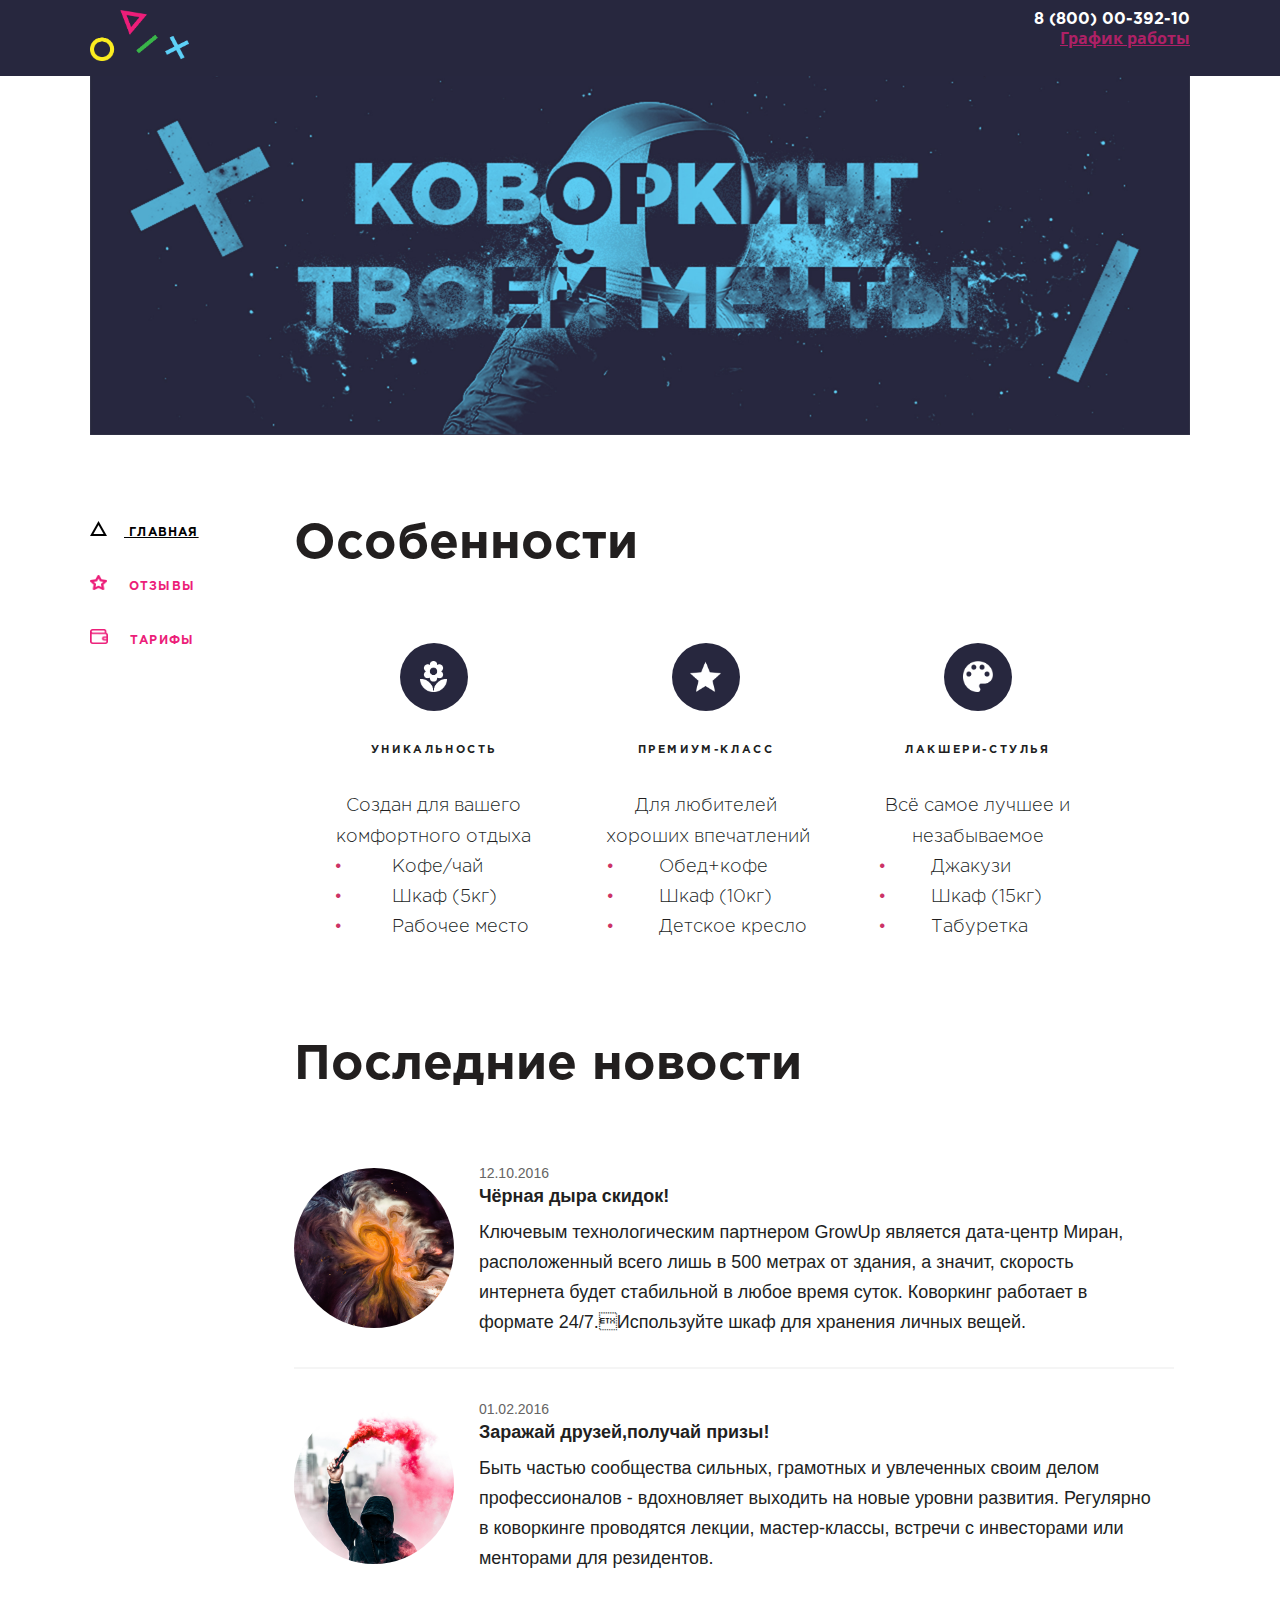
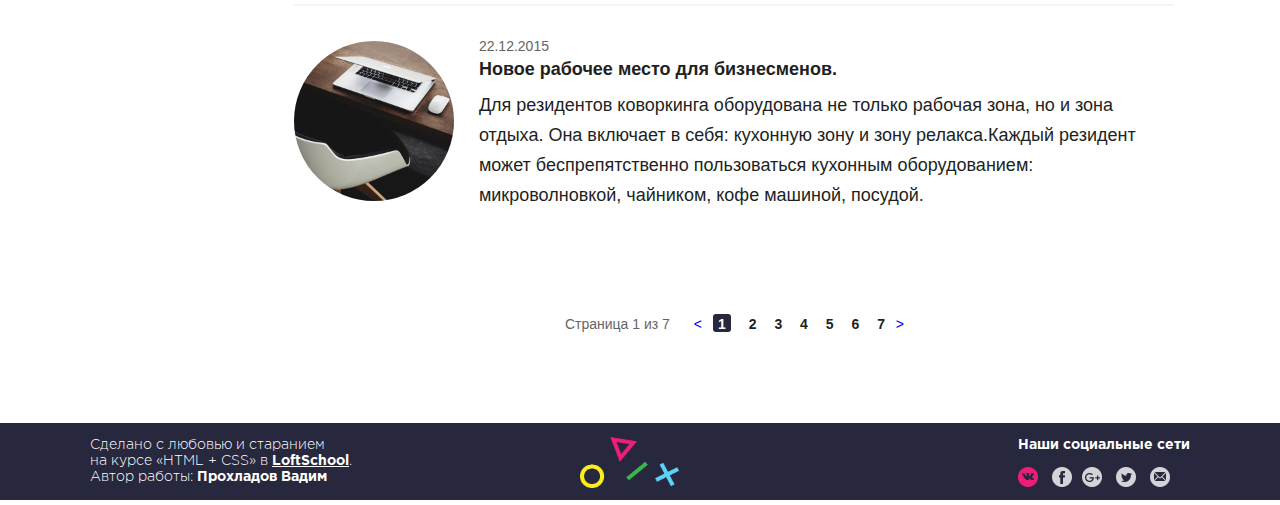
==== index.html @ 0705290a "semifinal" ====
<!DOCTYPE html>
<html lang="en">
<head>
	<meta charset="UTF-8">
	<meta name="viewport" content="width=device-width, initial-scale=1.0">
	<meta http-equiv="X-UA-Compatible" content="ie=edge">
	<title>Document</title>
	<link rel="stylesheet" href="./css/fonts.css">
	<link rel="stylesheet" href="./css/normalize.css">
	<link rel="stylesheet" href="./css/main.css">
</head>
<body>

	<div class="wrapper">

		<!-- ХЭДЕР -->
		<header class="header">
			<div class="container">
				<div class="logo__wrapper">
					<img src="./img/logo.png" alt="коворкинг" class="logo__pic">
				</div>
				<!-- /.logo-wrapper -->
				<div class="contacts__wrapper">
					<a href="tel:+78000039210" class="contacts__phone">8 (800) 00-392-10</a>
					<div class="contacts__schedule">График работы</div>
				</div>
				<!-- /.contacts-wrapper -->
			</div>
		</header>


		<!-- ГЛАВНЫЙ БЛОК -->
		<div class="container">
			<!-- БАННЕР -->
			<div class="banner">
				<img src="./img/banner.jpg" alt="баннер" class="banner__pic">
			</div>


			<div class="maincontent">

				<!-- САЙДБАР -->
				<aside class="maincontent__sidebar">
					<nav class="menu">
						<ul class="menu__list">
							<li class="menu__item">
								<a href="#" class="menu__link menu--active-page">
									<img src="./img/main_icon_hover.png" alt="отзывы" class="menu__icon">
									главная
								</a>
							</li>
							<li class="menu__item">
								<a href="#" class="menu__link">
									<img src="./img/feed_icon.png" alt="отзывы" class="menu__icon">
									отзывы
								</a>
							</li>
							<li class="menu__item">
								<a href="#" class="menu__link">
									<img src="./img/wallet_icon.png" alt="тарифы" class="menu__icon">
									тарифы
								</a>
							</li>
						</ul>
					</nav>
				</aside>


				<!-- БЛОК ОСОБЕННОСТИ -->

				<div class="maincontent__container">
					<div class="feature">
						<div class="feature__title">
							<h1 class="main__title">Особенности</h1>
						</div>
						<!-- /.feature__title -->
						<div class="feature__desc">
							<ul class="feature__desc-elem">
								<li class="feature__desc-item">
									<div class="feature__desc-icon">
										<img src="./img/icon__flower.png" alt="" class="feature__image">
									</div>
									<h4 class="feature__desc-title">уникальность</h4>
									<div class="feature__desc-text">Создан для вашего комфортного отдыха</div>
									<ul class="feature__desc-list">
										<li class="feature__desc-list-item"> <span class="color-dots">&bull;</span> Кофе/чай</li>
										<li class="feature__desc-list-item"> <span class="color-dots">&bull;</span> Шкаф (5кг)</li>
										<li class="feature__desc-list-item"> <span class="color-dots">&bull;</span> Рабочее место</li>
									</ul>
								</li>
								<li class="feature__desc-item">
									<div class="feature__desc-icon">
										<img src="./img/icon__star.png" alt="" class="feature__image">
									</div>
									<h4 class="feature__desc-title">премиум-класс</h4>
									<div class="feature__desc-text">Для любителей хороших&nbspвпечатлений</div>
									<ul class="feature__desc-list">
										<li class="feature__desc-list-item"><span class="color-dots">&bull;</span>Обед+кофе</li>
										<li class="feature__desc-list-item"><span class="color-dots">&bull;</span>Шкаф (10кг)</li>
										<li class="feature__desc-list-item"><span class="color-dots">&bull;</span>Детское&nbspкресло</li>
									</ul>
								</li>
								<li class="feature__desc-item">
									<div class="feature__desc-icon">
										<img src="./img/icon__palette.png" alt="" class="feature__image">
									</div>
									<h4 class="feature__desc-title">лакшери-стулья</h4>
									<div class="feature__desc-text">Всё самое лучшее и незабываемое</div>
									<ul class="feature__desc-list">
										<li class="feature__desc-list-item"><span class="color-dots">&bull;</span>Джакузи</li>
										<li class="feature__desc-list-item"><span class="color-dots">&bull;</span>Шкаф (15кг)</li>
										<li class="feature__desc-list-item"><span class="color-dots">&bull;</span>Табуретка</li>
									</ul>
								</li>
							</ul>
						</div>
						<!-- /.feature__desc -->
					</div>
					<!-- /.feature -->
					
					<!-- БЛОК НОВОСТИ -->
					<div class="content">
						<h1 class="main__title">Последние новости</h1>
						<div class="content__elem">
							<ul class="content__item">
								<li class="content__component content--border">
									<div class="content__image">
										<img src="./img/content1.png" alt="лого новости" class="content__image-elem">
									</div>
									<div class="content__desc">
										<div class="content__date">12.10.2016</div>
										<h2 class="content__desc-title">Чёрная дыра скидок!</h2>
										<p class="content__text">Ключевым технологическим партнером GrowUp является дата-центр Миран, расположенный всего лишь в 500 метрах от здания, а значит, скорость интернета будет стабильной в любое время суток. Коворкинг работает в формате 24/7.Используйте шкаф для хранения личных вещей.</p>
									</div>
								</li>
								<li class="content__component  content--border">
									<div class="content__image">
										<img src="./img/content2.jpg" alt="лого новости" class="content__image-elem">
									</div>
									<div class="content__desc">
										<div class="content__date">01.02.2016</div>
										<h2 class="content__desc-title">Заражай друзей,получай призы!</h2>
										<p class="content__text">Быть частью сообщества сильных, грамотных и увлеченных своим делом профессионалов - вдохновляет выходить на новые уровни развития. Регулярно в коворкинге проводятся лекции, мастер-классы, встречи с инвесторами или менторами для резидентов.</p>
									</div>
								</li>
								<li class="content__component">
									<div class="content__image">
										<img src="./img/content3.jpg" alt="лого новости" class="content__image-elem">
									</div>
									<div class="content__desc">
										<div class="content__date">22.12.2015</div>
										<h2 class="content__desc-title">Новое рабочее место для бизнесменов.</h2>
										<p class="content__text">Для резидентов коворкинга оборудована не только рабочая зона, но и зона отдыха. Она включает в себя: кухонную зону и зону релакса.Каждый резидент может беспрепятственно пользоваться кухонным оборудованием: микроволновкой, чайником, кофе машиной, посудой.</p>
									</div>
								</li>			
							</ul>
						</div>
					</div>
					<!-- /.news -->
					
					<!-- ПАГИНАЦИЯ -->
					<div class="content__pagination">
						<div class="content__pagination-elem">
							<div class="content__pagination-display">Страница 1 из 7</div>
							<a href="#" class="content__pagination-prev-next"> < </a> 
							<ul class="content__pagination-pages">
								<li class="content__pagination-item  pagination--active-bgc">
									<a href="#" class="content__pagination-link pagination--active-c">1</a>
								</li>
								<li class="content__pagination-item">
									<a href="#" class="content__pagination-link">2</a>
								</li>
								<li class="content__pagination-item">
									<a href="#" class="content__pagination-link">3</a>
								</li>
								<li class="content__pagination-item">
									<a href="#" class="content__pagination-link">4</a>
								</li>
								<li class="content__pagination-item">
									<a href="#" class="content__pagination-link">5</a>
								</li>
								<li class="content__pagination-item">
									<a href="#" class="content__pagination-link">6</a>
								</li>
								<li class="content__pagination-item">
									<a href="#" class="content__pagination-link">7</a>
								</li>
							</ul>
							<a href="#" class="content__pagination-prev-next"> > </a>
						</div>
					</div>
					<!-- /.content__pagination -->
					
				</div>
				<!-- /.cotainer -->
			</div>
			<!-- /.maincontent --></div>

			<!-- ФУТЕР -->
			<footer class="footer">
				<div class="container">
					<div class="footer__text">
						Сделано с любовью и старанием <br> на курсе «HTML + CSS» в&nbsp<span class="footer__text-bold underline">LoftSchool</span>. Автор работы: <span class="footer__text-bold">Прохладов Вадим</span>
					</div>
					<div class="logo__wrapper">
						<img src="./img/logo.png" alt="коворкинг" class="logo__pic">
					</div>
					<div class="contacts-link__wrapper">
						<div class="contacts-link__desc footer__text-bold">Наши социальные сети</div>
						<ul class="contacts-link__list">
							<li class="contacts-link__item">
								<img src="./img/vk.png" alt="вк">
							</li>
							<li class="contacts-link__item">
								<img src="./img/fb.png" alt="фейсбук">
								<li class="contacts-link__item">
									<img src="./img/google.png" alt="гугл">
								</li>
								<li class="contacts-link__item">
									<img src="./img/twitter.png" alt="твиттер">
								</li>
								<li class="contacts-link__item">
									<img src="./img/mail.png" alt="почта">
								</li>
							</ul>
						</div>
					</div>	
				</footer>


			</div>
			<!-- /.wrapper -->



		</body>
		</html>
---- css/fonts.css ----
@font-face {
    font-family: 'roboto';
    src: url('../fonts/roboto-bold-webfont.woff2') format('woff2'),
         url('../fonts/roboto-bold-webfont.woff') format('woff');
    font-weight: bold;
    font-style: normal;

}




@font-face {
    font-family: 'roboto';
    src: url('../fonts/roboto-light-webfont.woff2') format('woff2'),   
         url('../fonts/roboto-light-webfont.woff') format('woff') ;   
    font-weight: 300;
    font-style: normal;

}




@font-face {
    font-family: 'gothapro';
    src: url('../fonts/gothaprobol.woff2') format('woff2'),
         url('../fonts/gothaprobol.woff') format('woff');
    font-weight: bold;
    font-style: normal;

}




@font-face {
    font-family: 'gothapro';
    src: url('../fonts/gothaprolig.woff2') format('woff2'),
         url('../fonts/gothaprolig.woff') format('woff');
    font-weight: 300;
    font-style: normal;

}




@font-face {
    font-family: 'gothapro';
    src: url('../fonts/gothaproligita.woff2') format('woff2'),
         url('../fonts/gothaproligita.woff') format('woff');
    font-weight: 300;
    font-style: italic;

}




@font-face {
    font-family: 'opensans';
    src: url('../fonts/opensans-bold.woff2') format('woff2'),
         url('../fonts/opensans-bold.woff') format('woff');
    font-weight: bold;
    font-style: normal;

}
---- css/main.css ----
body {
	margin: 0;
	padding: 0;

	font-family: 'roboto' , sans-serif;
	font-weight: 300;
	color: #221f1f;
	-webkit-font-smoothing: antialiased;
	-moz-osx-font-smoothing: grayscale;
}



a {
	text-decoration: none;
}

ul {
	list-style-type: none;
}

.main__title {
	font-family: 'gothapro' , sans-serif;
	font-weight: bold;
	color: #221f1f;
	font-size: 49px;
	margin-top: 10px;
	margin-bottom: 70px;
}

.underline {
	text-decoration: underline;
}

.container {
	width: 1100px;
	margin: 0 auto;
}

/* -------------ХЭДЕР---------------- */
.header {

	background-color: #27273e;
	margin-bottom: 0px;
}

.header .container {
	height: 76px;
	position: relative;
}



.header .logo__wrapper {
	position: absolute;
	top: 10px;
	left: 0;
}

.contacts__wrapper {
	position: absolute;
	right: 0;
	top: 10px;
	text-align: right
}



a.contacts__phone {
	font-family: 'gothapro' , sans-serif;
	font-weight: bold;
	color: #ffffff;
}

.contacts__schedule {
	font-family: 'opensans', sans-serif ;
	font-weight: bold;
	color:  rgba(236, 30, 121, 0.7);
	text-decoration: underline;
}


.logo__pic {
	height: 51px;
}


/* БАННЕР */

.banner {
	margin-bottom: 67px;
}

.banner__pic {
	height: 359px;
}

.maincontent__container {
	width: 880px;
	display: inline-block;
	vertical-align: top;
	margin-left: 70px;
}

/* САЙДБАР */

.maincontent__sidebar {
	width: 130px;
	display: inline-block;
	vertical-align: top;
}

.menu__list {
	margin: 0;
	padding: 0;
}


.menu__link {
	color: #ec1e79;
	font-family: 'gothapro' , sans-serif;
	font-weight: bold;
	text-transform: uppercase;
	letter-spacing: 1.2px;
	position: relative;
	line-height: 4.5;
	font-size: 12px;
}

.menu__icon {
	display: inline-block;
	position: relative;
	height: 15px;
	margin-right: 17px;
}

.menu__link:hover {
	color: #000000;
	text-decoration: underline;
}



/* выделение цветом активной страницы в сайдбаре */
.menu--active-page {
	color: #000000;
	text-decoration: underline;
}
/* выделение цветом активной страницы в сайдбаре */


/* ОСОБЕННОСТИ */

.feature {
	font-family: 'gothapro' , sans-serif;
	font-weight: 300;
	font-size: 18px;
	margin-bottom: 95px;
}

.feature__desc-item {
	display: inline-block;
	position: relative;
	width: 199px;
	text-align: center;
	margin-right: 68px;
}

.feature__desc-icon {
	width: 68px;
	height: 68px;
	border-radius: 50%;
	text-align: center;
	vertical-align: middle;
	font-size: 320%;
	position: relative;
	display: inline-block;
	background-color: #27273e;
}


.feature__image {
	height: 31px;
}

.feature__desc-title {
	font-family: 'gothapro' , sans-serif;
	font-weight: bold;
	font-size: 11px;
	text-transform: uppercase;
	letter-spacing: 2.6px;
	line-height: 4.68;
}

.feature__desc-text {
	line-height: 1.67;
}

.feature__desc-list {
	line-height: 1.67;
	text-align: left;
	padding: 0;
}

.color-dots {
	color: #cc3366;
	margin-right: 45px; 
}


/* НОВОСТИ */

.content {
	margin-bottom: 60px;
}

.content__item {
	padding: 0;
}

.content--border {
	border-bottom: 2px solid #f5f5f5;
}
.content__component {
	margin-bottom: 30px;
	padding-bottom: 30px;
}


.content__image {
	width: 160px;
	display: inline-block;
	position: relative;
	margin-right: 20px;
}

.content__image-elem {
	height: 160px;
	border-radius: 50%;

}

.content__desc {
	width: 685px;
	display: inline-block;
	position: relative;
}

.content__date {
	font-size: 14px;
	color: #656464;
	line-height: 1.5;
	margin: 0px 0px 2px 0px ;

}

.content__desc-title{
	font-weight: bold;
	font-size: 18px;
	line-height: 1.17;
	margin: 0px 0px 10px 0px ;
}

.content__text {
	font-size: 18px;
	line-height: 1.67;
	font-weight: 300;
	margin: 0;
}




/* ПАГИНАЦИЯ */

.content__pagination {
	text-align: center;
	font-size: 14px;
	color: #221f1f;
	margin-bottom: 70px;
}

.content__pagination-elem {
	width: 430px;
	display: inline-block;
	position: relative;
}

.content__pagination-display {
	display: inline-block;
	position: relative;
	color: #656464;
	line-height: 1.5;
	margin-right: 20px;
}

.content__news__pagination-prev-next {
	display: inline-block;
	position: relative;
	color: #656464;
	margin-right: 25px;
}

.content__pagination-pages {
	display: inline-block;
	position: relative;
	height: 25px;
	padding: 0;
}

.content__pagination-item {
	display: inline-block;
	position: relative;
	margin-right: 7px;
	margin-left: 7px;

}

.content__pagination-link {
	color: #221f1f;
	font-weight: bold;
	line-height: 1.5;
}

.pagination--active-bgc {
	width: 18px;
	height: 18px;
	border-radius: 3px;
	background-color: #27273e;
}

.pagination--active-c {
	color: #ffffff;
}


/* .pagination--hover-bgc:hover {
	width: 18px;
	height: 18px;
	border-radius: 3px;
	background-color: #27273e;

}

.pagination--hover-c:hover {
	color: #ffffff;
} */


/* ФУТЕР */

.footer {
	height: 77px;
	background-color: #27273e;

	font-size: 14px;
	font-family: 'gothapro', sans-serif;
	font-weight: 300;
}

.footer .container {
	position: relative;
}

.footer__text {
	color: #ffffff;
	width: 270px;
	position: absolute;
	top: 14px;
	left: 0;
}

.logo__wrapper {
	display: inline-block;
	position: absolute;
	left: 490px;
	top: 14px;
}

.contacts-link__wrapper {
	display: inline-block;
	position: absolute;
	right: 0;
	top: 14px;
}

.contacts-link__list {
	display: inline-block;
	position: relative;
	padding: 0;
}

.contacts-link__item {
	display: inline-block;
	position: relative;
	margin-right: 10px;
}

.footer__text-bold {
	font-weight: bold;
	color: #ffffff;
}
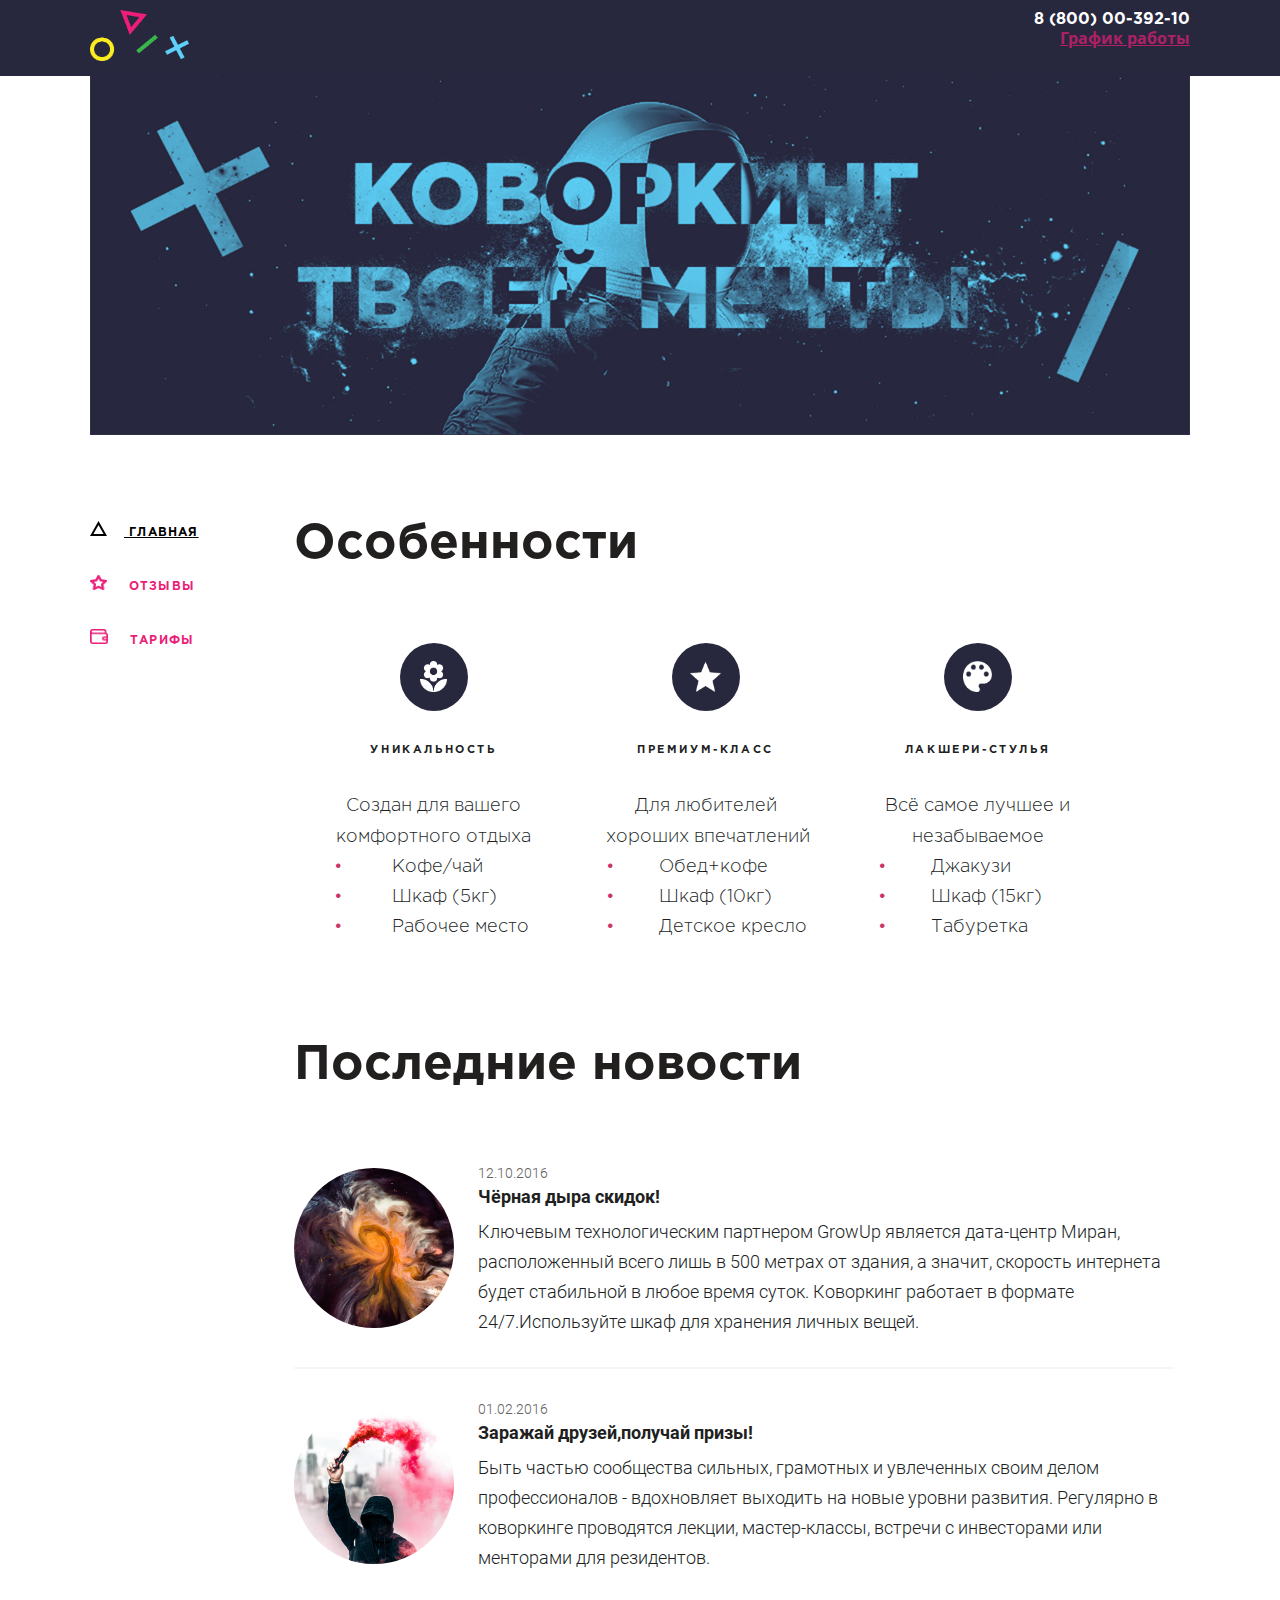
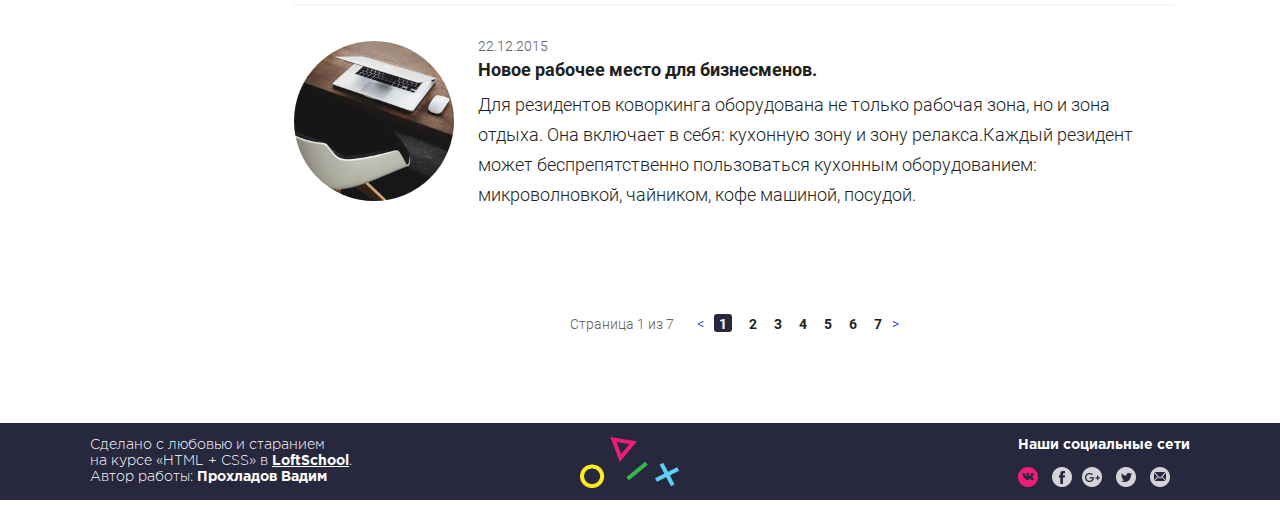
==== commit 1e5d7928: "oops" ====
--- a/index.html
+++ b/index.html
@@ -130,7 +130,7 @@
 									<div class="content__desc">
 										<div class="content__date">12.10.2016</div>
 										<h2 class="content__desc-title">Чёрная дыра скидок!</h2>
-										<p class="content__text">Ключевым технологическим партнером GrowUp является дата-центр Миран, расположенный всего лишь в 500 метрах от здания, а значит, скорость интернета будет стабильной в любое время суток. Коворкинг работает в формате 24/7.Используйте шкаф для хранения личных вещей.</p>
+										<p class="content__text">Ключевым технологическим партнером GrowUp является дата-центр Миран, расположенный всего лишь в 500 метрах от здания, а значит, скорость интернета будет стабильной в любое время суток. Коворкинг работает в формате 24/7.Используйте шкаф для хранения личных вещей.</p>
 									</div>
 								</li>
 								<li class="content__component  content--border">
--- a/css/fonts.css
+++ b/css/fonts.css
@@ -2,8 +2,8 @@
 
 @font-face {
     font-family: 'roboto';
-    src: url('../fonts/roboto-bold-webfont.woff2') format('woff2'),
-         url('../fonts/roboto-bold-webfont.woff') format('woff');
+    src: url('../fonts/roboto-bold.woff2') format('woff2'),
+         url('../fonts/roboto-bold.woff') format('woff');
     font-weight: bold;
     font-style: normal;
 
@@ -14,8 +14,8 @@
 
 @font-face {
     font-family: 'roboto';
-    src: url('../fonts/roboto-light-webfont.woff2') format('woff2'),   
-         url('../fonts/roboto-light-webfont.woff') format('woff') ;   
+    src: url('../fonts/roboto-light.woff2') format('woff2'),   
+         url('../fonts/roboto-light.woff') format('woff') ;   
     font-weight: 300;
     font-style: normal;
 
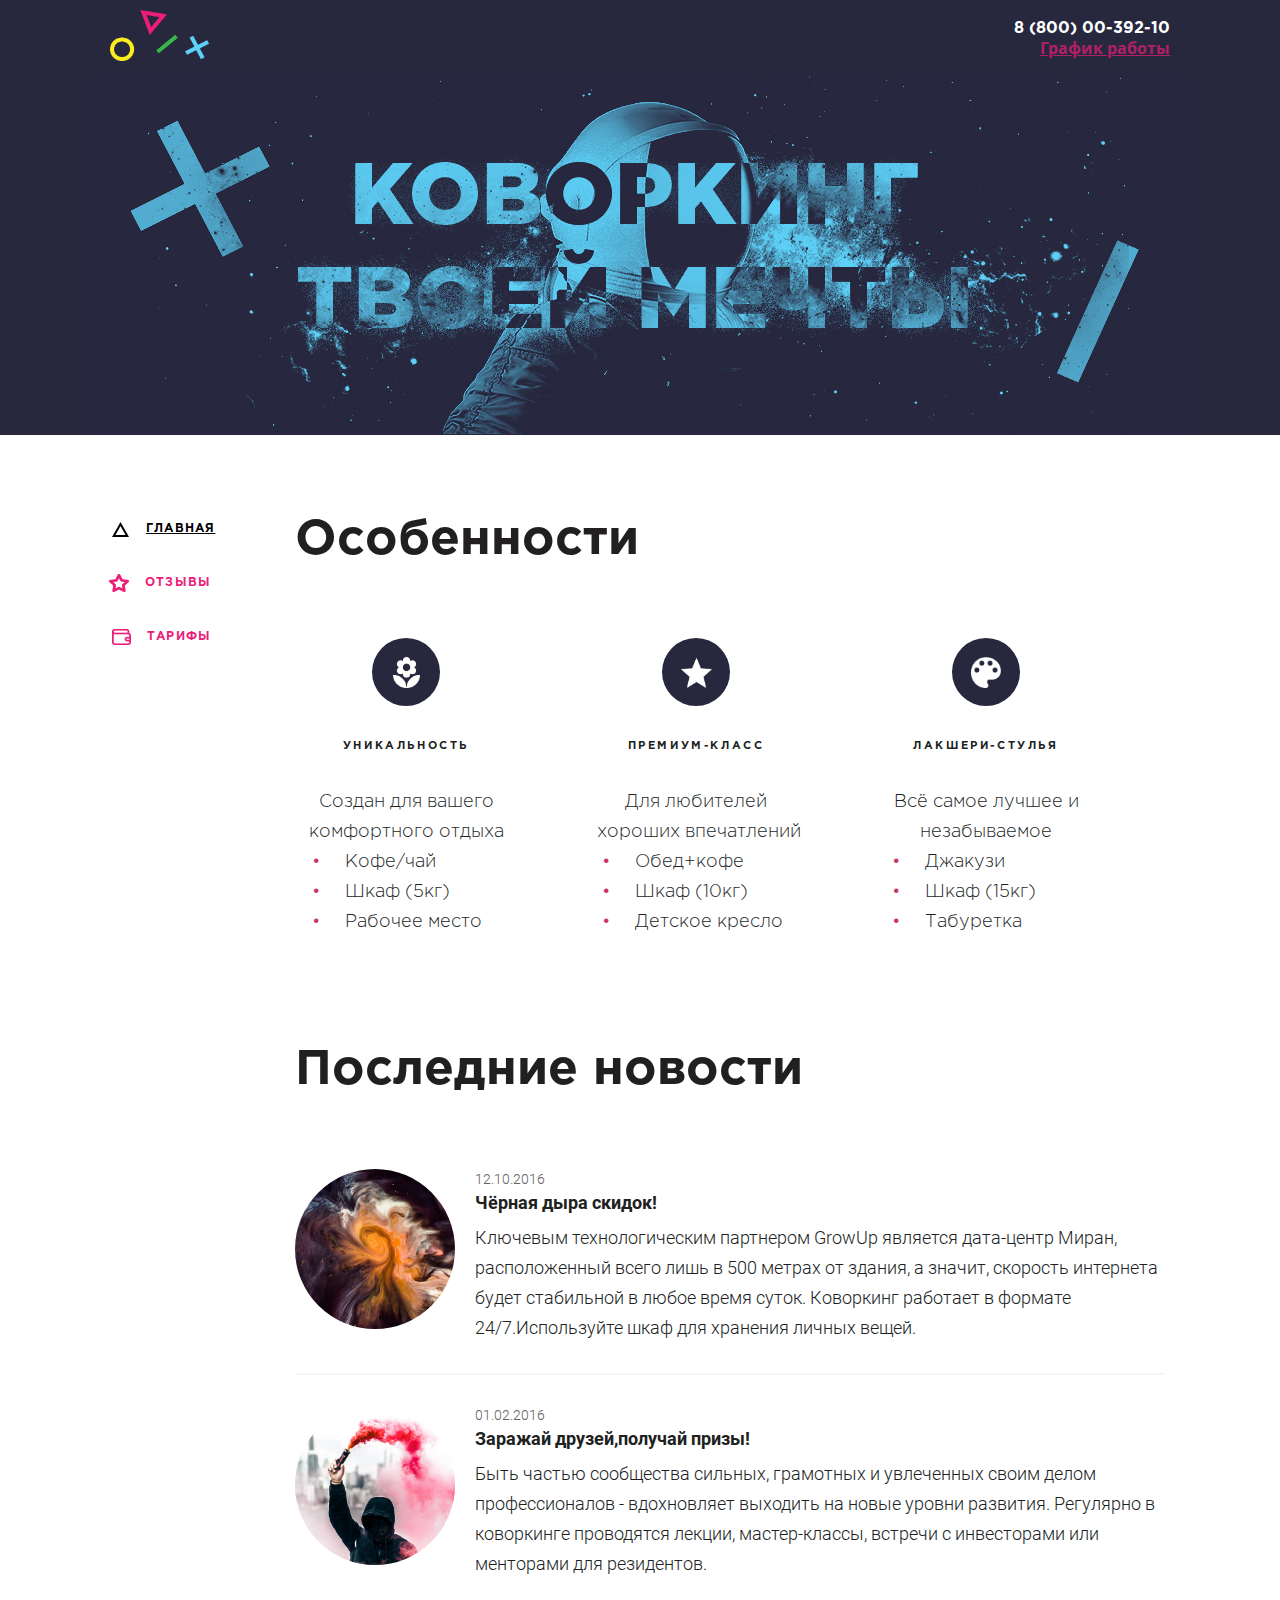
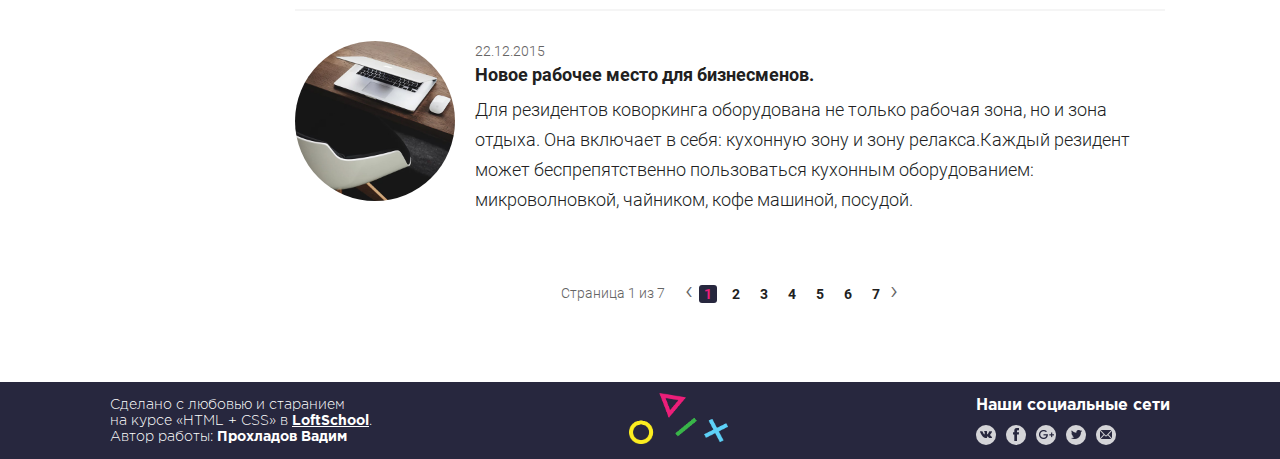
==== commit fa2ab58b: "prefinalv1" ====
--- a/index.html
+++ b/index.html
@@ -4,7 +4,7 @@
 	<meta charset="UTF-8">
 	<meta name="viewport" content="width=device-width, initial-scale=1.0">
 	<meta http-equiv="X-UA-Compatible" content="ie=edge">
-	<title>Document</title>
+	<title>ВОРКАДИУМ Главная</title>
 	<link rel="stylesheet" href="./css/fonts.css">
 	<link rel="stylesheet" href="./css/normalize.css">
 	<link rel="stylesheet" href="./css/main.css">
@@ -16,222 +16,225 @@
 		<!-- ХЭДЕР -->
 		<header class="header">
 			<div class="container">
-				<div class="logo__wrapper">
-					<img src="./img/logo.png" alt="коворкинг" class="logo__pic">
-				</div>
-				<!-- /.logo-wrapper -->
-				<div class="contacts__wrapper">
+				<div class="logo">
+					<a href="index.html" class="logo__link"><img src="./img/logo.png" alt="коворкинг" class="logo__pic"></a>
+				</div>
+				<!-- /.logo- -->
+				<div class="contacts">
 					<a href="tel:+78000039210" class="contacts__phone">8 (800) 00-392-10</a>
 					<div class="contacts__schedule">График работы</div>
 				</div>
-				<!-- /.contacts-wrapper -->
+				<!-- /.contacts -->
+				<!-- БАННЕР -->
+			</div>
+			<div class="banner container">
+				<img src="./img/banner.jpg" alt="баннер" class="banner__pic">
 			</div>
 		</header>
 
 
 		<!-- ГЛАВНЫЙ БЛОК -->
 		<div class="container">
-			<!-- БАННЕР -->
-			<div class="banner">
-				<img src="./img/banner.jpg" alt="баннер" class="banner__pic">
-			</div>
 
 
 			<div class="maincontent">
 
 				<!-- САЙДБАР -->
-				<aside class="maincontent__sidebar">
+				<aside class="sidebar">
 					<nav class="menu">
 						<ul class="menu__list">
 							<li class="menu__item">
-								<a href="#" class="menu__link menu--active-page">
-									<img src="./img/main_icon_hover.png" alt="отзывы" class="menu__icon">
-									главная
-								</a>
-							</li>
-							<li class="menu__item">
-								<a href="#" class="menu__link">
-									<img src="./img/feed_icon.png" alt="отзывы" class="menu__icon">
-									отзывы
-								</a>
-							</li>
-							<li class="menu__item">
-								<a href="#" class="menu__link">
-									<img src="./img/wallet_icon.png" alt="тарифы" class="menu__icon">
-									тарифы
-								</a>
-							</li>
-						</ul>
-					</nav>
-				</aside>
-
-
-				<!-- БЛОК ОСОБЕННОСТИ -->
-
-				<div class="maincontent__container">
-					<div class="feature">
-						<div class="feature__title">
-							<h1 class="main__title">Особенности</h1>
-						</div>
-						<!-- /.feature__title -->
-						<div class="feature__desc">
-							<ul class="feature__desc-elem">
-								<li class="feature__desc-item">
-									<div class="feature__desc-icon">
-										<img src="./img/icon__flower.png" alt="" class="feature__image">
-									</div>
-									<h4 class="feature__desc-title">уникальность</h4>
-									<div class="feature__desc-text">Создан для вашего комфортного отдыха</div>
-									<ul class="feature__desc-list">
-										<li class="feature__desc-list-item"> <span class="color-dots">&bull;</span> Кофе/чай</li>
-										<li class="feature__desc-list-item"> <span class="color-dots">&bull;</span> Шкаф (5кг)</li>
-										<li class="feature__desc-list-item"> <span class="color-dots">&bull;</span> Рабочее место</li>
-									</ul>
-								</li>
-								<li class="feature__desc-item">
-									<div class="feature__desc-icon">
-										<img src="./img/icon__star.png" alt="" class="feature__image">
-									</div>
-									<h4 class="feature__desc-title">премиум-класс</h4>
-									<div class="feature__desc-text">Для любителей хороших&nbspвпечатлений</div>
-									<ul class="feature__desc-list">
-										<li class="feature__desc-list-item"><span class="color-dots">&bull;</span>Обед+кофе</li>
-										<li class="feature__desc-list-item"><span class="color-dots">&bull;</span>Шкаф (10кг)</li>
-										<li class="feature__desc-list-item"><span class="color-dots">&bull;</span>Детское&nbspкресло</li>
-									</ul>
-								</li>
-								<li class="feature__desc-item">
-									<div class="feature__desc-icon">
-										<img src="./img/icon__palette.png" alt="" class="feature__image">
-									</div>
-									<h4 class="feature__desc-title">лакшери-стулья</h4>
-									<div class="feature__desc-text">Всё самое лучшее и незабываемое</div>
-									<ul class="feature__desc-list">
-										<li class="feature__desc-list-item"><span class="color-dots">&bull;</span>Джакузи</li>
-										<li class="feature__desc-list-item"><span class="color-dots">&bull;</span>Шкаф (15кг)</li>
-										<li class="feature__desc-list-item"><span class="color-dots">&bull;</span>Табуретка</li>
-									</ul>
+								<a href="index.html" class="menu__link main__link--main-black ">главная</a>
+								</li>
+								<li class="menu__item">
+									<a href="comments.html" class="menu__link menu__link--feed-active">отзывы
+									</a>
+								</li>
+								<li class="menu__item">
+									<a href="prices.html" class="menu__link menu__link--wallet-active">тарифы
+									</a>
 								</li>
 							</ul>
-						</div>
-						<!-- /.feature__desc -->
-					</div>
-					<!-- /.feature -->
-					
-					<!-- БЛОК НОВОСТИ -->
-					<div class="content">
-						<h1 class="main__title">Последние новости</h1>
-						<div class="content__elem">
-							<ul class="content__item">
-								<li class="content__component content--border">
-									<div class="content__image">
-										<img src="./img/content1.png" alt="лого новости" class="content__image-elem">
-									</div>
-									<div class="content__desc">
-										<div class="content__date">12.10.2016</div>
-										<h2 class="content__desc-title">Чёрная дыра скидок!</h2>
-										<p class="content__text">Ключевым технологическим партнером GrowUp является дата-центр Миран, расположенный всего лишь в 500 метрах от здания, а значит, скорость интернета будет стабильной в любое время суток. Коворкинг работает в формате 24/7.Используйте шкаф для хранения личных вещей.</p>
-									</div>
-								</li>
-								<li class="content__component  content--border">
-									<div class="content__image">
-										<img src="./img/content2.jpg" alt="лого новости" class="content__image-elem">
-									</div>
-									<div class="content__desc">
-										<div class="content__date">01.02.2016</div>
-										<h2 class="content__desc-title">Заражай друзей,получай призы!</h2>
-										<p class="content__text">Быть частью сообщества сильных, грамотных и увлеченных своим делом профессионалов - вдохновляет выходить на новые уровни развития. Регулярно в коворкинге проводятся лекции, мастер-классы, встречи с инвесторами или менторами для резидентов.</p>
-									</div>
-								</li>
-								<li class="content__component">
-									<div class="content__image">
-										<img src="./img/content3.jpg" alt="лого новости" class="content__image-elem">
-									</div>
-									<div class="content__desc">
-										<div class="content__date">22.12.2015</div>
-										<h2 class="content__desc-title">Новое рабочее место для бизнесменов.</h2>
-										<p class="content__text">Для резидентов коворкинга оборудована не только рабочая зона, но и зона отдыха. Она включает в себя: кухонную зону и зону релакса.Каждый резидент может беспрепятственно пользоваться кухонным оборудованием: микроволновкой, чайником, кофе машиной, посудой.</p>
-									</div>
-								</li>			
-							</ul>
-						</div>
-					</div>
-					<!-- /.news -->
-					
-					<!-- ПАГИНАЦИЯ -->
-					<div class="content__pagination">
-						<div class="content__pagination-elem">
-							<div class="content__pagination-display">Страница 1 из 7</div>
-							<a href="#" class="content__pagination-prev-next"> < </a> 
-							<ul class="content__pagination-pages">
-								<li class="content__pagination-item  pagination--active-bgc">
-									<a href="#" class="content__pagination-link pagination--active-c">1</a>
-								</li>
-								<li class="content__pagination-item">
-									<a href="#" class="content__pagination-link">2</a>
-								</li>
-								<li class="content__pagination-item">
-									<a href="#" class="content__pagination-link">3</a>
-								</li>
-								<li class="content__pagination-item">
-									<a href="#" class="content__pagination-link">4</a>
-								</li>
-								<li class="content__pagination-item">
-									<a href="#" class="content__pagination-link">5</a>
-								</li>
-								<li class="content__pagination-item">
-									<a href="#" class="content__pagination-link">6</a>
-								</li>
-								<li class="content__pagination-item">
-									<a href="#" class="content__pagination-link">7</a>
-								</li>
-							</ul>
-							<a href="#" class="content__pagination-prev-next"> > </a>
-						</div>
-					</div>
-					<!-- /.content__pagination -->
-					
-				</div>
-				<!-- /.cotainer -->
-			</div>
-			<!-- /.maincontent --></div>
-
-			<!-- ФУТЕР -->
-			<footer class="footer">
-				<div class="container">
-					<div class="footer__text">
-						Сделано с любовью и старанием <br> на курсе «HTML + CSS» в&nbsp<span class="footer__text-bold underline">LoftSchool</span>. Автор работы: <span class="footer__text-bold">Прохладов Вадим</span>
-					</div>
-					<div class="logo__wrapper">
-						<img src="./img/logo.png" alt="коворкинг" class="logo__pic">
-					</div>
-					<div class="contacts-link__wrapper">
-						<div class="contacts-link__desc footer__text-bold">Наши социальные сети</div>
-						<ul class="contacts-link__list">
-							<li class="contacts-link__item">
-								<img src="./img/vk.png" alt="вк">
-							</li>
-							<li class="contacts-link__item">
-								<img src="./img/fb.png" alt="фейсбук">
-								<li class="contacts-link__item">
-									<img src="./img/google.png" alt="гугл">
-								</li>
-								<li class="contacts-link__item">
-									<img src="./img/twitter.png" alt="твиттер">
-								</li>
-								<li class="contacts-link__item">
-									<img src="./img/mail.png" alt="почта">
-								</li>
-							</ul>
-						</div>
-					</div>	
-				</footer>
-
-
-			</div>
-			<!-- /.wrapper -->
-
-
-
-		</body>
-		</html>+						</nav>
+					</aside>
+
+
+					<!-- БЛОК ОСОБЕННОСТИ -->
+
+					<div class="maincontent__container">
+
+
+
+
+
+						<div class="feature">
+							<div class="feature__title">
+								<h1 class="main__title">Особенности</h1>
+							</div>
+							<!-- /.feature__title -->
+							<div class="feature__desc">
+								<ul class="feature__desc-elem">
+									<li class="feature__desc-item">
+										<div class="feature__desc-icon">
+											<img src="./img/icon__flower.png" alt="" class="feature__image">
+										</div>
+										<h4 class="feature__desc-title">уникальность</h4>
+										<div class="feature__desc-text">Создан для вашего комфортного отдыха</div>
+										<ul class="feature__desc-list">
+											<li class="feature__desc-list-item">Кофе/чай</li>
+											<li class="feature__desc-list-item">Шкаф (5кг)</li>
+											<li class="feature__desc-list-item">Рабочее место</li>
+										</ul>
+									</li>
+									<li class="feature__desc-item">
+										<div class="feature__desc-icon">
+											<img src="./img/icon__star.png" alt="" class="feature__image">
+										</div>
+										<h4 class="feature__desc-title">премиум-класс</h4>
+										<div class="feature__desc-text">Для любителей хороших&nbspвпечатлений</div>
+										<ul class="feature__desc-list">
+											<li class="feature__desc-list-item">Обед+кофе</li>
+											<li class="feature__desc-list-item">Шкаф (10кг)</li>
+											<li class="feature__desc-list-item">Детское&nbspкресло</li>
+										</ul>
+									</li>
+									<li class="feature__desc-item">
+										<div class="feature__desc-icon">
+											<img src="./img/icon__palette.png" alt="" class="feature__image">
+										</div>
+										<h4 class="feature__desc-title">лакшери-стулья</h4>
+										<div class="feature__desc-text">Всё самое лучшее и незабываемое</div>
+										<ul class="feature__desc-list">
+											<li class="feature__desc-list-item">Джакузи</li>
+											<li class="feature__desc-list-item">Шкаф (15кг)</li>
+											<li class="feature__desc-list-item">Табуретка</li>
+										</ul>
+									</li>
+								</ul>
+							</div>
+							<!-- /.feature__desc -->
+						</div>
+						<!-- /.feature -->
+
+						<!-- БЛОК НОВОСТИ -->
+						<div class="content">
+							<h1 class="main__title">Последние новости</h1>
+							<div class="content__elem">
+								<ul class="content__item">
+									<li class="content__component content--border">
+										<div class="content__image">
+											<img src="./img/content1.png" alt="лого новости" class="content__image-elem">
+										</div>
+										<div class="content__desc">
+											<div class="content__date">12.10.2016</div>
+											<h2 class="content__desc-title">Чёрная дыра скидок!</h2>
+											<p class="content__text">Ключевым технологическим партнером GrowUp является дата-центр Миран, расположенный всего лишь в 500 метрах от здания, а значит, скорость интернета будет стабильной в любое время суток. Коворкинг работает в формате 24/7.Используйте шкаф для хранения личных вещей.</p>
+										</div>
+									</li>
+									<li class="content__component">
+										<div class="content__image">
+											<img src="./img/content2.jpg" alt="лого новости" class="content__image-elem">
+										</div>
+										<div class="content__desc">
+											<div class="content__date">01.02.2016</div>
+											<h2 class="content__desc-title">Заражай друзей,получай призы!</h2>
+											<p class="content__text">Быть частью сообщества сильных, грамотных и увлеченных своим делом профессионалов - вдохновляет выходить на новые уровни развития. Регулярно в коворкинге проводятся лекции, мастер-классы, встречи с инвесторами или менторами для резидентов.</p>
+										</div>
+									</li>
+									<li class="content__component">
+										<div class="content__image">
+											<img src="./img/content3.jpg" alt="лого новости" class="content__image-elem">
+										</div>
+										<div class="content__desc">
+											<div class="content__date">22.12.2015</div>
+											<h2 class="content__desc-title">Новое рабочее место для бизнесменов.</h2>
+											<p class="content__text">Для резидентов коворкинга оборудована не только рабочая зона, но и зона отдыха. Она включает в себя: кухонную зону и зону релакса.Каждый резидент может беспрепятственно пользоваться кухонным оборудованием: микроволновкой, чайником, кофе машиной, посудой.</p>
+										</div>
+									</li>			
+								</ul>
+							</div>
+						</div>
+						<!-- /.news -->
+
+						<!-- ПАГИНАЦИЯ -->
+						<div class="pagination">
+							<div class="pagination-elem">
+								<div class="pagination-display">Страница 1 из 7
+								</div>
+								<a href="#" class="pagination-prev-next">‹</a> 
+								<ul class="pagination-pages">
+									<li class="pagination-item pagination-item--active">
+										<a href="#" class="pagination-link">1</a>
+									</li>
+									<li class="pagination-item">
+										<a href="#" class="pagination-link">2</a>
+									</li>
+									<li class="pagination-item">
+										<a href="#" class="pagination-link">3</a>
+									</li>
+									<li class="pagination-item">
+										<a href="#" class="pagination-link">4</a>
+									</li>
+									<li class="pagination-item">
+										<a href="#" class="pagination-link">5</a>
+									</li>
+									<li class="pagination-item">
+										<a href="#" class="pagination-link">6</a>
+									</li>
+									<li class="pagination-item">
+										<a href="#" class="pagination-link">7</a>
+									</li>
+								</ul>
+								<a href="#" class="pagination-prev-next">›</a>
+							</div>
+						</div>
+						<!-- /.content__pagination -->
+
+
+
+
+
+		</div>
+					<!-- /.cotainer -->
+				</div>
+				<!-- /.maincontent --></div>
+
+				<!-- ФУТЕР -->
+				<footer class="footer">
+					<div class="container">
+						<div class="footer__text">
+							Сделано с любовью и старанием <br> на курсе «HTML + CSS» в&nbsp<span class="footer__text-bold underline">LoftSchool</span>. Автор работы: <span class="footer__text-bold">Прохладов Вадим</span>
+						</div>
+						<div class="logo">
+							<a href="index.html" class="logo__link"><img src="./img/logo.png" alt="коворкинг" class="logo__pic"></a>
+						</div>
+						<div class="contacts-social">
+							<div class="contacts-social__desc footer__text-bold">Наши социальные сети</div>
+							<ul class="contacts-social__list">
+								<li class="contacts-social__item">
+									<a href="#" class="contacts-social__link"><img src="./img/vk.png" alt="вк" class="contacts-social__pic"></a>
+								</li>
+								<li class="contacts-social__item">
+									<a href="#" class="contacts-social__link"><img src="./img/fb.png" alt="фейсбук" class="contacts-social__pic"></a>
+									<li class="contacts-social__item">
+										<a href="#" class="contacts-social__link"><img src="./img/google.png" alt="гугл" class="contacts-social__pic"></a>
+									</li>
+									<li class="contacts-social__item">
+										<a href="#" class="contacts-social__link"><img src="./img/twitter.png" alt="твиттер" class="contacts-social__pic"></a>
+									</li>
+									<li class="contacts-social__item">
+										<a href="#" class="contacts-social__link"><img src="./img/mail.png" alt="почта" class="contacts-social__pic"></a>
+									</li>
+								</ul>
+							</div>
+						</div>	
+					</footer>
+
+
+				</div>
+				<!-- /.wrapper -->
+
+
+
+			</body>
+			</html>--- a/css/fonts.css
+++ b/css/fonts.css
@@ -70,4 +70,3 @@
 }
 
 
-
--- a/css/main.css
+++ b/css/main.css
@@ -15,8 +15,15 @@
 	text-decoration: none;
 }
 
-ul {
+ul , li {
+	margin: 0;
+	padding: 0;
 	list-style-type: none;
+}
+
+p {
+	padding: 0;
+	margin: 0;
 }
 
 .main__title {
@@ -35,33 +42,34 @@
 .container {
 	width: 1100px;
 	margin: 0 auto;
+/* 	display: flex;
+flex-wrap: wrap; */
 }
 
 /* -------------ХЭДЕР---------------- */
 .header {
 
 	background-color: #27273e;
-	margin-bottom: 0px;
+	margin-bottom: 45px;
 }
 
 .header .container {
-	height: 76px;
-	position: relative;
-}
-
-
-
-.header .logo__wrapper {
-	position: absolute;
-	top: 10px;
-	left: 0;
-}
-
-.contacts__wrapper {
-	position: absolute;
-	right: 0;
-	top: 10px;
-	text-align: right
+	min-height: 76px;
+	overflow: hidden;
+	display: flex;
+	align-items: center;
+	justify-content: space-between;
+}
+
+
+
+.header .logo {
+	margin-left: 20px;
+}
+
+.contacts {
+	margin-right: 20px;
+	text-align: right;
 }
 
 
@@ -89,32 +97,43 @@
 
 .banner {
 	margin-bottom: 67px;
+	text-align: center;
 }
 
 .banner__pic {
-	height: 359px;
+	max-height: 359px;
+	min-width: 100%;
+}
+
+
+.maincontent {
+	display: flex;
 }
 
 .maincontent__container {
-	width: 880px;
-	display: inline-block;
-	vertical-align: top;
-	margin-left: 70px;
+	width: 870px;
+	margin-left: 75px;
+	display: flex;
+	flex-direction: column;
 }
 
 /* САЙДБАР */
 
-.maincontent__sidebar {
+.sidebar {
 	width: 130px;
-	display: inline-block;
-	vertical-align: top;
+
+	display: flex;
 }
 
 .menu__list {
-	margin: 0;
-	padding: 0;
-}
-
+	display: flex;
+	flex-direction: column;
+	margin-left: 20px;
+}
+
+.menu__item {
+	text-align: left;
+}
 
 .menu__link {
 	color: #ec1e79;
@@ -122,32 +141,170 @@
 	font-weight: bold;
 	text-transform: uppercase;
 	letter-spacing: 1.2px;
-	position: relative;
 	line-height: 4.5;
 	font-size: 12px;
-}
-
-.menu__icon {
-	display: inline-block;
-	position: relative;
-	height: 15px;
-	margin-right: 17px;
-}
-
-.menu__link:hover {
+	transition-duration: .5s;
+	display: flex;
+	justify-content: center;
+	align-items: center;
+}
+
+
+
+.menu__link:hover , .main__link--main-black , 
+.main__link--feed-black , .main__link--wallet-black {
 	color: #000000;
 	text-decoration: underline;
 }
 
-
-
-/* выделение цветом активной страницы в сайдбаре */
-.menu--active-page {
-	color: #000000;
+.main__link--main-black:before {
+	content: "";
+	width: 20px;
+	height: 20px;
+	background: url('../img/main_icon_hover.png') center center no-repeat;
+	margin-right: 5px;
+	display: flex;
+	justify-content: flex-start;
+	align-items: center;
+	margin-right: 16px;
+}
+
+.main__link--feed-black:before {
+	content: "";
+	width: 20px;
+	height: 20px;
+	background: url('../img/feed_icon_hover.png') center center no-repeat;
+	margin-right: 5px;
+	display: flex;
+	justify-content: flex-start;
+	align-items: center;
+	margin-right: 16px;
+}
+
+.main__link--wallet-black:before {
+	content: "";
+	width: 20px;
+	height: 20px;
+	background: url('../img/wallet_icon_hover.png') center center no-repeat;
+	margin-right: 5px;
+	display: flex;
+	justify-content: flex-start;
+	align-items: center;
+	margin-right: 16px;
+}
+
+.menu__link--main-active:before {
+	content: "";
+	width: 20px;
+	height: 20px;
+	background: url('../img/main_icon.png') center center no-repeat;
+	margin-right: 5px;
+	display: flex;
+	justify-content: flex-start;
+	align-items: center;
+	margin-right: 16px;
+}
+
+.menu__link--feed-active:before {
+	content: "";
+	width: 20px;
+	height: 20px;
+	background: url('../img/feed_icon.png') center center no-repeat;
+
+	margin-right: 5px;
+	display: flex;
+	justify-content: flex-start;
+	align-items: center;
+	margin-right: 16px;
+	margin-left: -5px;
+}
+
+.menu__link--wallet-active:before {
+	content: "";
+	width: 20px;
+	height: 20px;
+	background: url('../img/wallet_icon.png') center center no-repeat;
+
+	margin-right: 5px;
+	display: flex;
+	justify-content: flex-start;
+	align-items: center;
+	margin-right: 16px;
+	margin-left:-3px;
+}
+
+.menu__link--main-active:hover:before {
+	content: "";
+	width: 20px;
+	height: 20px;
+	background: url('../img/main_icon_hover.png') center center no-repeat;
+
+	margin-right: 5px;
+	display: flex;
+	justify-content: flex-start;
+	align-items: center;
+	margin-right: 16px;
+}
+
+.menu__link--feed-active:hover:before {
+	content: "";
+	width: 20px;
+	height: 20px;
+	background: url('../img/feed_icon_hover.png') center center no-repeat;
+
+	margin-right: 5px;
+	display: flex;
+	justify-content: flex-start;
+	align-items: center;
+	margin-right: 16px;
+	margin-left: -5px;
+}
+
+.menu__link--wallet-active:hover:before {
+	content: "";
+	width: 20px;
+	height: 20px;
+	background: url('../img/wallet_icon_hover.png') center center no-repeat;
+
+	margin-right: 5px;
+	display: flex;
+	justify-content: flex-start;
+	align-items: center;
+	margin-right: 16px;
+	margin-left: -3px;
+}
+
+/* ХЛЕБНЫЕ КРОШКИ */
+
+.breadcrumbs__list {
+	display: flex;
+}
+
+.breadcrumbs__item {
+	margin-right: 5px;
+}
+
+.breadcrumbs__item:before {
+	content: "/";
+
+}
+
+.breadcrumbs__item:first-child:before {
+	display: none;
+}
+
+.breadcrumbs__link {
+	font-style: italic;
+	font-weight: 300;
+	font-family: 'gothapro' , sans-serif;
+	font-size: 14px;
+	color: rgba(34, 31, 31, 0.8);
+}
+
+.breadcrumbs__link--active {
+	color: rgba(236, 30, 121, 0.8);
 	text-decoration: underline;
 }
-/* выделение цветом активной страницы в сайдбаре */
-
 
 /* ОСОБЕННОСТИ */
 
@@ -158,9 +315,12 @@
 	margin-bottom: 95px;
 }
 
+.feature__desc-elem {
+	display: flex;
+	justify-content: space-around;
+}
+
 .feature__desc-item {
-	display: inline-block;
-	position: relative;
 	width: 199px;
 	text-align: center;
 	margin-right: 68px;
@@ -170,17 +330,17 @@
 	width: 68px;
 	height: 68px;
 	border-radius: 50%;
-	text-align: center;
-	vertical-align: middle;
-	font-size: 320%;
-	position: relative;
-	display: inline-block;
+	margin: 0 auto;
+	display: flex;
+	justify-content: center;
+	align-items: center;
 	background-color: #27273e;
 }
 
 
 .feature__image {
 	height: 31px;
+
 }
 
 .feature__desc-title {
@@ -202,48 +362,64 @@
 	padding: 0;
 }
 
-.color-dots {
+.feature__desc-list-item:before {
+	content: '•';
 	color: #cc3366;
-	margin-right: 45px; 
-}
+	margin-right: 25px; 
+} 
+
+.feature__desc-list-item {
+	padding-left: 5px;
+}
+
 
 
 /* НОВОСТИ */
 
 .content {
 	margin-bottom: 60px;
+	display: flex;
+	flex-wrap: wrap;
 }
 
 .content__item {
 	padding: 0;
-}
-
-.content--border {
+	display: flex;
+	flex-direction: column;
+}
+
+
+.content__component {
 	border-bottom: 2px solid #f5f5f5;
-}
-.content__component {
 	margin-bottom: 30px;
 	padding-bottom: 30px;
-}
+	display: flex;
+}
+
+.content__component:last-child {
+	border: none;
+	margin: 0;
+	padding: 0;
+}
+
 
 
 .content__image {
 	width: 160px;
-	display: inline-block;
-	position: relative;
+	height: 160px;
 	margin-right: 20px;
+	display: flex;
 }
 
 .content__image-elem {
-	height: 160px;
+	min-width: 100%;
 	border-radius: 50%;
+	object-fit: cover;
 
 }
 
 .content__desc {
-	width: 685px;
-	display: inline-block;
-	position: relative;
+
 }
 
 .content__date {
@@ -273,130 +449,457 @@
 
 /* ПАГИНАЦИЯ */
 
-.content__pagination {
+.pagination {
 	text-align: center;
 	font-size: 14px;
 	color: #221f1f;
 	margin-bottom: 70px;
 }
 
-.content__pagination-elem {
-	width: 430px;
-	display: inline-block;
-	position: relative;
-}
-
-.content__pagination-display {
-	display: inline-block;
-	position: relative;
+.pagination-elem {
+
+	display: flex;
+	justify-content: center;
+	align-items: center;
+}
+
+.pagination-display {
+
 	color: #656464;
 	line-height: 1.5;
 	margin-right: 20px;
 }
 
-.content__news__pagination-prev-next {
-	display: inline-block;
-	position: relative;
+.pagination-prev-next {
+
 	color: #656464;
-	margin-right: 25px;
-}
-
-.content__pagination-pages {
-	display: inline-block;
-	position: relative;
-	height: 25px;
+	margin-right: 1px;
+	font-size: 27px;
+	vertical-align: middle;
+	margin-bottom: 6px;
+}
+
+.pagination-pages {
+	display: flex;
+	-ms-align-items: center;
+	align-items: center;
 	padding: 0;
 }
 
-.content__pagination-item {
-	display: inline-block;
-	position: relative;
-	margin-right: 7px;
-	margin-left: 7px;
-
-}
-
-.content__pagination-link {
-	color: #221f1f;
-	font-weight: bold;
-	line-height: 1.5;
-}
-
-.pagination--active-bgc {
+.pagination-item {
 	width: 18px;
 	height: 18px;
+
+	margin-right: 5px;
+	margin-left: 5px;
+
+}
+
+.pagination-link {
+	color: #221f1f;
+	font-weight: bold;
+	line-height: 1.5;
+	height: 100%;
+	line-height: 18px;
+}
+
+.pagination-item--active, .pagination-item--active a{
+
+	border-radius: 3px;
+	background-color: #27273e; 
+	color: #ec1e79;
+}
+
+.pagination-item:hover , .pagination-link:hover {
+	color: #ec1e79;
+}
+
+/* ПРОМО */
+
+.promo {
+	margin-bottom: 57px;
+	background-color: #27273e;
+}
+
+.promo .container {
+	background: url('../img/promo.png') center center no-repeat;
+	min-height: 173px;
+	max-width: 1043px;
+	display: flex;
+	justify-content: center;
+	align-items: center;
+
+}
+
+.promo__container {
+	max-width: 611px;
+}
+
+.promo__container b {
+	color: #ec1e79;
+	font-weight: bold;
+}
+
+.promo__text {
+	color: #ffffff;
+	font-family: 'gothapro' , sans-serif;
+	font-weight: 300;
+	font-size: 18px;
+	line-height: 30px
+}
+
+
+/* ФИДБЭК */
+
+.feedback .container {
+	width: 700px;
+	background-color: #f5f5f5;
+	display: flex;
+	flex-direction: column;
+	margin-bottom: 50px;
+	border-radius: 3px;
+}
+
+.feedback__form {
+	margin: 50px 70px 30px;
+	display: flex;
+	flex-direction: column;
+
+}
+
+.feedback__item {
+	display: flex;
+	margin-bottom: 20px;
+	justify-content: space-between;
+	width: 560px;
+
+
+}
+
+.feedback__elem {
+	width: 269px;
+
+}
+
+.feedback__input {
+	padding-left: 9px;
+	margin-top: 10px;
+	width: 95%;
+	height: 45px;
+}
+
+
+.feedback__label {
+
+}
+
+.feedback__input-comment {
+
+}
+
+.feedback__textarea {
+	resize: none;
+	height: 90px;
+	padding: 9px 9px;
+	width: 541px;
+}
+
+.feedback__input , .feedback__input-comment {
+	border: 1px solid transparent;
+	border-radius: 3px;
+
+}
+
+.feedback__input:focus ,.feedback__input-comment:focus {
+	border-radius: 3px;
+	border: solid 1px #ec1e79;
+	outline: none;
+}
+
+.feedback__radio {
+	display: flex;
+	margin-right: 20px;
+	cursor: pointer;
+	align-items: center;
+	position: relative;
+}
+
+.feedback__label-radio {
+	width: 300px;
+}
+
+.feedback__radio-block {
+	display: flex;
+	flex-wrap: wrap;
+}
+
+.feedback__radio-elem{
+	position: absolute;
+	top: 0;
+	left: -9999px;
+}
+
+
+.feedback__radio-elem:checked + .feedback__radio-fake {
+	border: 1px solid #ec1e79;
+}
+
+.feedback__radio-elem:checked + .feedback__radio-fake:after {
+	width: 8px;
+	height: 8px;
+}
+
+
+.feedback__radio-fake {
+	height: 20px;
+	width: 20px;
+	border: 1px solid #000000;
+	border-radius: 50%;
+	position: relative;
+	margin-right: 6px;
+}
+
+.feedback__radio-fake:after {
+	content: '';
+	position: absolute;
+	top: 50%;
+	left: 50%;
+	transform: translate(-50%, -50%);
+	width: 0;
+	height: 0;
+	border-radius: 50%;
+	background: #ec1e79;
+	transition: all 0.2s;
+}
+
+
+.feedback__radio-fake:active {
+	height: 20px;
+	width: 20px;
+	border: 1px solid #ec1e79;
+	border-radius: 50%;
+	position: relative;
+} 
+
+.feedback--submit {
+	text-align: right;
+}
+
+.feedback__elem-submit {
+	width: 139px;
+	height: 45px;
 	border-radius: 3px;
 	background-color: #27273e;
-}
-
-.pagination--active-c {
-	color: #ffffff;
-}
-
-
-/* .pagination--hover-bgc:hover {
-	width: 18px;
-	height: 18px;
+	border: 1px solid transparent;
+	color: white;
+	font-family: 'gothapro' , sans-serif;
+	text-transform: uppercase;
+	font-size: 12px;
+	font-weight: bold;
+	cursor: pointer;
+	transition: all 0.2s;
+}
+
+.feedback__elem-submit:hover {
+	width: 139px;
+	height: 45px;
 	border-radius: 3px;
+	background-color: #ec1e79;
+	border: 1px solid transparent;
+	color: white;
+	font-family: 'gothapro' , sans-serif;
+	text-transform: uppercase;
+	font-size: 12px;
+	font-weight: bold;
+	cursor: pointer;
+}
+
+/* ТАРИФЫ */
+
+.prices {
+	margin-bottom: 0px;
+}
+
+.prises__item {
+	display: flex;
+	justify-content: space-between;
+	flex-wrap: wrap;
+}
+
+.prices__elem {
+	width: 250px;
+	display: flex;
+	flex-direction: column;
+	align-items: center;
+	text-align: center;
+	margin-bottom: 50px;
+}
+
+.prices__logo {
+	background: url('../img/prices1.jpg') center center no-repeat;
+	width: 250px;
+	height: 153px;
+	display: flex;
+	align-items: center;
+	justify-content: center;
+	position: relative;
+}
+
+.prices__logo::before {
+    content: '';
+    background-color: rgba(39, 39, 62, 0.85);
+    position: absolute;
+    left: 0;
+    right: 0;
+    top: 0;
+    bottom: 0;
+}
+
+
+.prices__logo-title {
+	font-family: 'gothapro' , sans-serif;
+	font-size: 24px;
+	font-style: bold;
+	line-height: 1.42;
+	color: #5dd1f8;
+	text-transform: uppercase;
+	width: 80%;
+	position: absolute;
+}
+
+.vip {
+	color: #ec1e79;
+}
+
+.prices__title {
+	font-family: 'gothapro' , sans-serif;
+	font-size: 18px;
+	font-style: bold;
+	line-height: 1.17;
+}
+
+.prices__text {
+	font-family: 'gothapro' , sans-serif;
+	font-size: 14px;
+	font-style: 300;
+	line-height: 1.5;
+}
+
+
+/* ПАРТНЁРЫ */
+
+.partners__container {
+	width: 700px;
+}
+
+.partners__item {
+	display: flex;
+	flex-wrap: wrap;
+	justify-content: space-between;
+	align-items: center;
+}
+
+.partners__elem {
+	width: 176px;
+	height: 62px;
+	display: flex;
+	justify-content: center;
+	align-items: center;
+	margin-bottom: 50px;
+} 
+
+.partners__link {
+	width: 100%;
+	height: 100%;
+
+	display: flex;
+	align-items: center;
+	justify-content: center;
+}
+
+.partners__logo-pic {
+	max-width: 100%;
+	max-height: 100%;
+	filter: grayscale(100%);
+	 transition: .2s;
+}
+
+.partners__logo-pic:hover {
+	filter: grayscale(0);	
+}
+
+
+
+/* ФУТЕР */
+
+.footer {
+	min-height: 77px;
 	background-color: #27273e;
-
-}
-
-.pagination--hover-c:hover {
-	color: #ffffff;
-} */
-
-
-/* ФУТЕР */
-
-.footer {
-	height: 77px;
-	background-color: #27273e;
-
-	font-size: 14px;
 	font-family: 'gothapro', sans-serif;
 	font-weight: 300;
+	overflow: hidden;
 }
 
 .footer .container {
-	position: relative;
+	display: flex;
+	justify-content: space-between;
+	align-items: center;
+	min-height: 77px;
 }
 
 .footer__text {
 	color: #ffffff;
 	width: 270px;
-	position: absolute;
-	top: 14px;
-	left: 0;
-}
-
-.logo__wrapper {
-	display: inline-block;
-	position: absolute;
-	left: 490px;
-	top: 14px;
-}
-
-.contacts-link__wrapper {
-	display: inline-block;
-	position: absolute;
-	right: 0;
-	top: 14px;
-}
-
-.contacts-link__list {
-	display: inline-block;
-	position: relative;
-	padding: 0;
-}
-
-.contacts-link__item {
-	display: inline-block;
-	position: relative;
+	font-size: 14px;
+	margin-left: 20px;
+}
+
+
+
+.contacts-social {
+	margin-bottom: 10px;
+	margin-right: 20px;
+
+}
+
+.contacts-social__list {
+	display: flex;
+}
+
+.contacts-social__item {
 	margin-right: 10px;
 }
 
+.contacts-social__link {
+	width: 20px;
+	height: 20px;
+	border-radius: 50%;
+	margin: 0 auto;
+	display: flex;
+	justify-content: center;
+	align-items: center;
+	background-color: #d4d4d8;
+	transition-duration: .5s;
+}
+
+.contacts-social__link:hover {
+	width: 20px;
+	height: 20px;
+	border-radius: 50%;
+	margin: 0 auto;
+	display: flex;
+	justify-content: center;
+	align-items: center;
+	background-color: #ec1e79;
+}
+
+.contacts-social__pic {
+
+}
+
 .footer__text-bold {
 	font-weight: bold;
 	color: #ffffff;
+	padding-top: 10px;
+	margin-bottom: 9px;
 }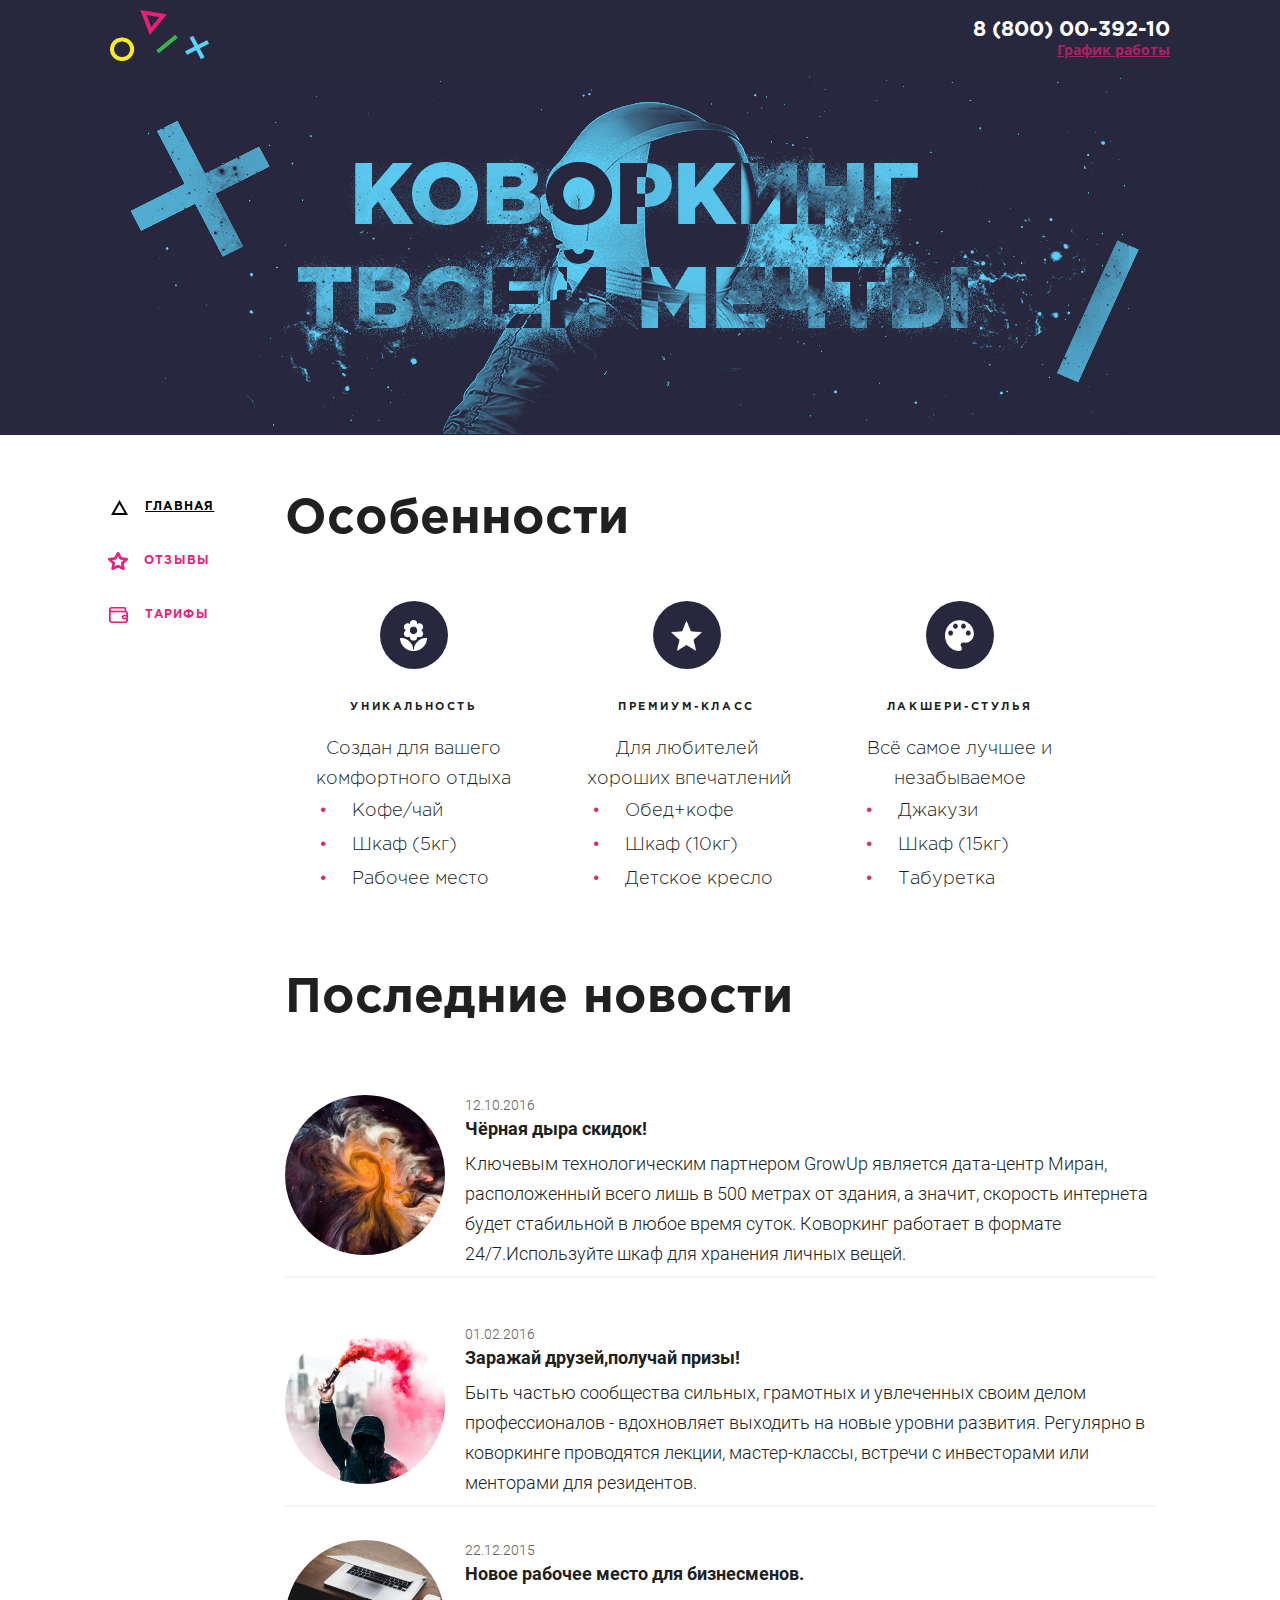
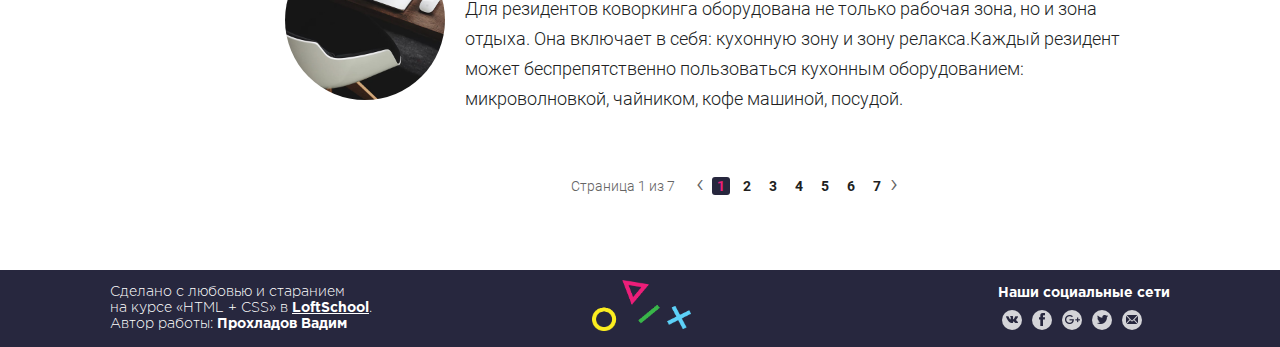
==== commit 725bac5b: "maintitlefix2" ====
--- a/index.html
+++ b/index.html
@@ -118,7 +118,9 @@
 
 						<!-- БЛОК НОВОСТИ -->
 						<div class="content">
-							<h1 class="main__title">Последние новости</h1>
+							<div class="content__title">
+								<h1 class="main__title">Последние новости</h1>
+							</div>
 							<div class="content__elem">
 								<ul class="content__item">
 									<li class="content__component content--border">
--- a/css/main.css
+++ b/css/main.css
@@ -31,8 +31,7 @@
 	font-weight: bold;
 	color: #221f1f;
 	font-size: 49px;
-	margin-top: 10px;
-	margin-bottom: 70px;
+	margin: 0;
 }
 
 .underline {
@@ -78,6 +77,7 @@
 	font-family: 'gothapro' , sans-serif;
 	font-weight: bold;
 	color: #ffffff;
+	font-size: 21px;
 }
 
 .contacts__schedule {
@@ -85,6 +85,7 @@
 	font-weight: bold;
 	color:  rgba(236, 30, 121, 0.7);
 	text-decoration: underline;
+	font-size: 14px;
 }
 
 
@@ -96,7 +97,7 @@
 /* БАННЕР */
 
 .banner {
-	margin-bottom: 67px;
+	margin-bottom: 56px;
 	text-align: center;
 }
 
@@ -120,7 +121,7 @@
 /* САЙДБАР */
 
 .sidebar {
-	width: 130px;
+	width: 120px;
 
 	display: flex;
 }
@@ -128,7 +129,8 @@
 .menu__list {
 	display: flex;
 	flex-direction: column;
-	margin-left: 20px;
+	margin-left: 19px;
+	margin-top: -11px;
 }
 
 .menu__item {
@@ -230,7 +232,7 @@
 	justify-content: flex-start;
 	align-items: center;
 	margin-right: 16px;
-	margin-left:-3px;
+	margin-left:-6px;
 }
 
 .menu__link--main-active:hover:before {
@@ -312,18 +314,23 @@
 	font-family: 'gothapro' , sans-serif;
 	font-weight: 300;
 	font-size: 18px;
-	margin-bottom: 95px;
+	margin-bottom: 74px;
+}
+
+.feature__title {
+	margin-bottom: 54px;
 }
 
 .feature__desc-elem {
 	display: flex;
-	justify-content: space-around;
+/* 	justify-content: space-around; */
 }
 
 .feature__desc-item {
 	width: 199px;
 	text-align: center;
-	margin-right: 68px;
+	margin-right: 45px;
+	margin-left: 29px;
 }
 
 .feature__desc-icon {
@@ -335,6 +342,7 @@
 	justify-content: center;
 	align-items: center;
 	background-color: #27273e;
+	margin-bottom: 13px;
 }
 
 
@@ -350,6 +358,7 @@
 	text-transform: uppercase;
 	letter-spacing: 2.6px;
 	line-height: 4.68;
+	margin: 0;
 }
 
 .feature__desc-text {
@@ -357,9 +366,10 @@
 }
 
 .feature__desc-list {
-	line-height: 1.67;
+	line-height: 1.9;
 	text-align: left;
 	padding: 0;
+
 }
 
 .feature__desc-list-item:before {
@@ -377,9 +387,13 @@
 /* НОВОСТИ */
 
 .content {
-	margin-bottom: 60px;
+	margin-bottom: 53px;
 	display: flex;
 	flex-wrap: wrap;
+}
+
+.content__title {
+	margin-bottom: 55px;
 }
 
 .content__item {
@@ -391,8 +405,9 @@
 
 .content__component {
 	border-bottom: 2px solid #f5f5f5;
-	margin-bottom: 30px;
-	padding-bottom: 30px;
+	margin-bottom: 33px;
+	padding-bottom: 7px;
+	padding-top: 13px;
 	display: flex;
 }
 
@@ -453,21 +468,21 @@
 	text-align: center;
 	font-size: 14px;
 	color: #221f1f;
-	margin-bottom: 70px;
+	margin-bottom: 65px;
 }
 
 .pagination-elem {
-
 	display: flex;
 	justify-content: center;
 	align-items: center;
 }
 
 .pagination-display {
-
 	color: #656464;
 	line-height: 1.5;
-	margin-right: 20px;
+	margin-right: 21px;
+	margin-left: 29px;
+
 }
 
 .pagination-prev-next {
@@ -484,14 +499,15 @@
 	-ms-align-items: center;
 	align-items: center;
 	padding: 0;
+	margin-left: 3px;
 }
 
 .pagination-item {
 	width: 18px;
 	height: 18px;
 
-	margin-right: 5px;
-	margin-left: 5px;
+	margin-right: 4px;
+	margin-left: 4px;
 
 }
 
@@ -765,6 +781,7 @@
 	text-transform: uppercase;
 	width: 80%;
 	position: absolute;
+	margin: 0;
 }
 
 .vip {
@@ -854,7 +871,9 @@
 	margin-left: 20px;
 }
 
-
+.footer .logo {
+	margin-right: 96px;
+}
 
 .contacts-social {
 	margin-bottom: 10px;
@@ -900,6 +919,11 @@
 .footer__text-bold {
 	font-weight: bold;
 	color: #ffffff;
-	padding-top: 10px;
+	padding-top: 8px;
 	margin-bottom: 9px;
+	font-size: 14px;
+}
+
+.contacts-social__list {
+	padding-left: 4px;
 }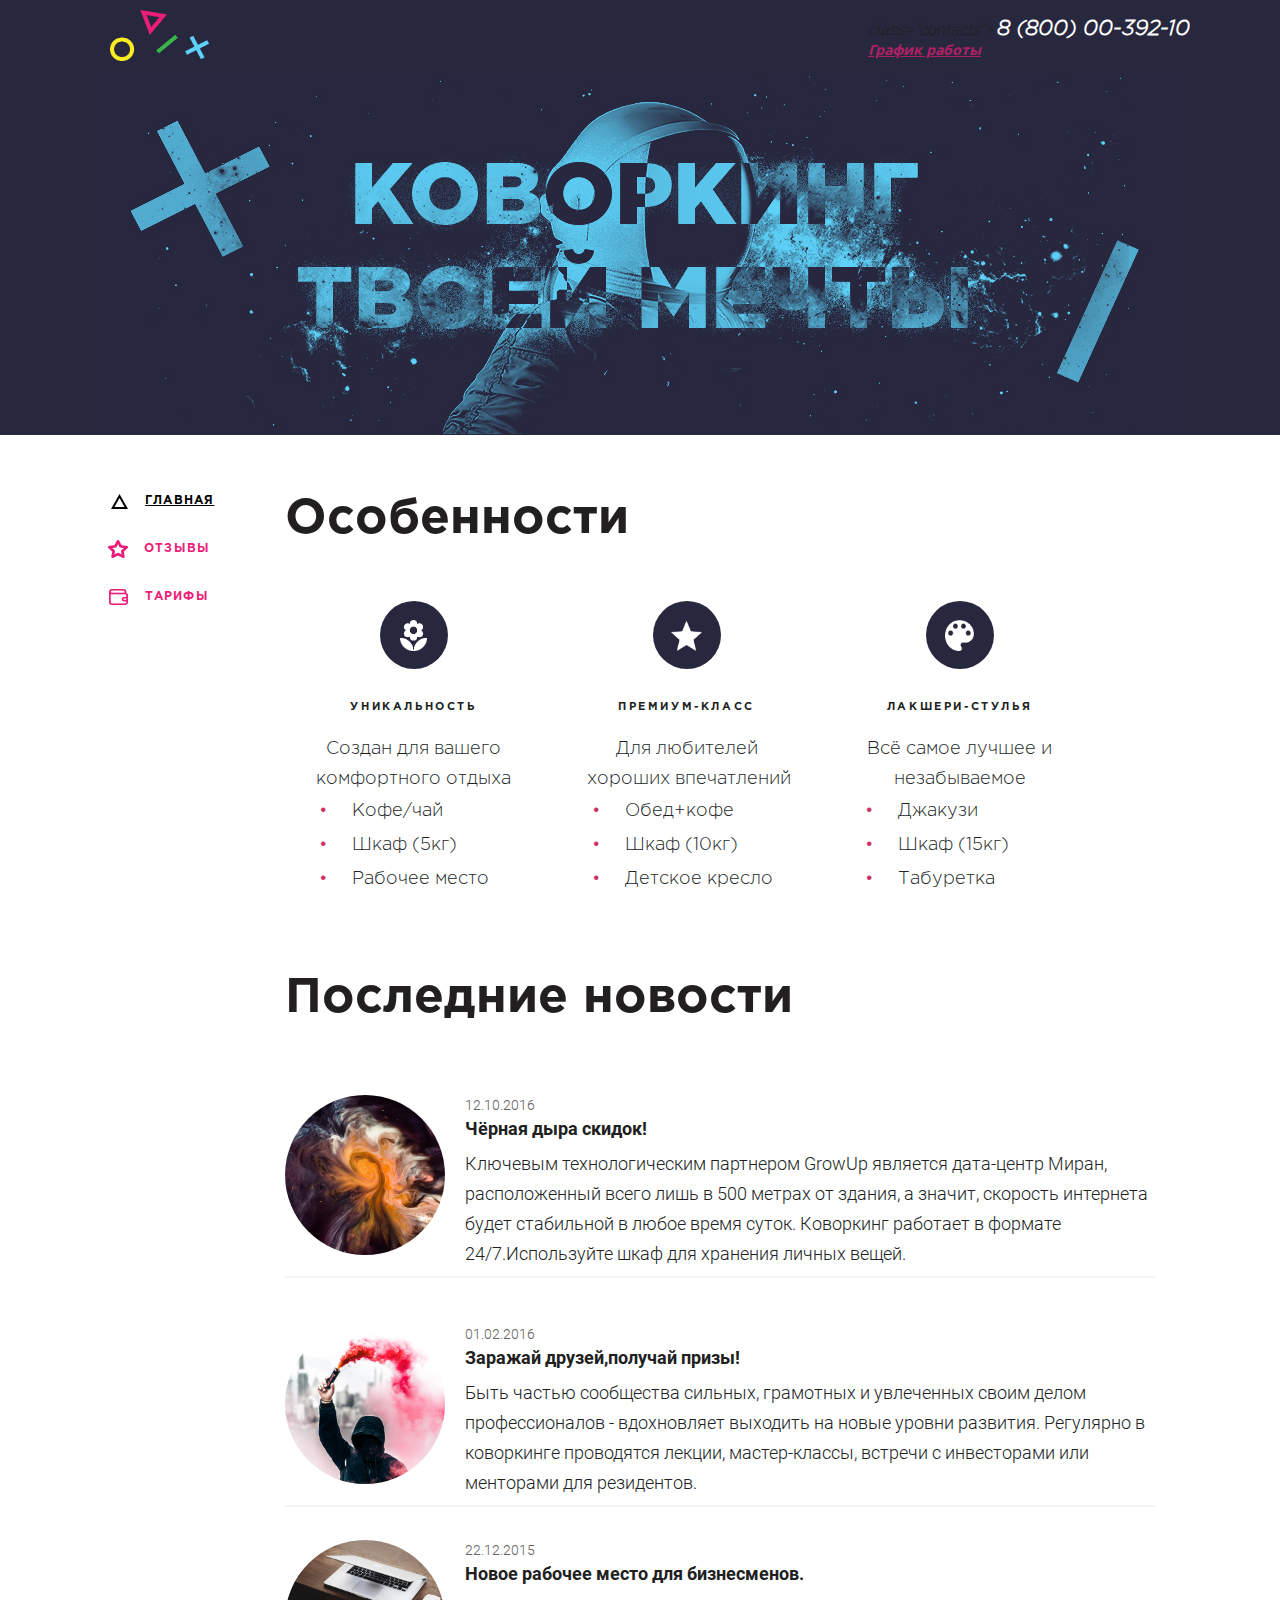
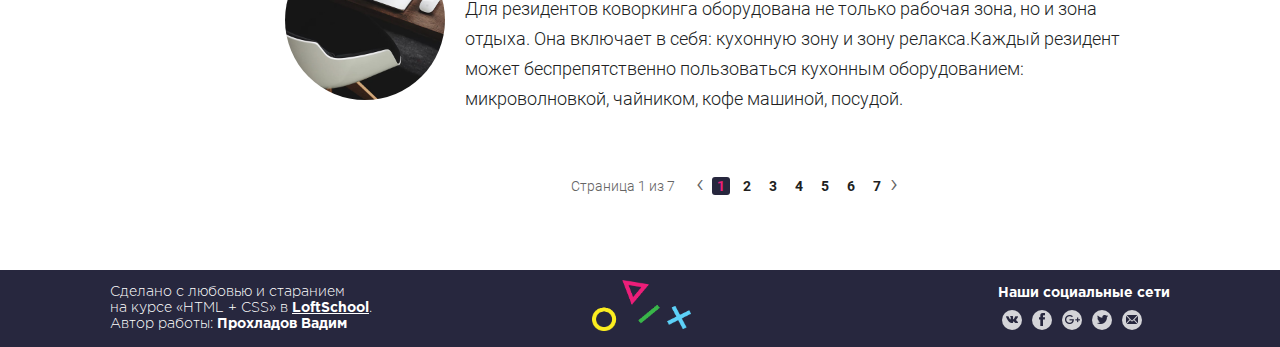
==== commit 96f6bbdc: "ololo" ====
--- a/index.html
+++ b/index.html
@@ -20,10 +20,10 @@
 					<a href="index.html" class="logo__link"><img src="./img/logo.png" alt="коворкинг" class="logo__pic"></a>
 				</div>
 				<!-- /.logo- -->
-				<div class="contacts">
+				<address>class="contacts">
 					<a href="tel:+78000039210" class="contacts__phone">8 (800) 00-392-10</a>
 					<div class="contacts__schedule">График работы</div>
-				</div>
+				</address>
 				<!-- /.contacts -->
 				<!-- БАННЕР -->
 			</div>
--- a/css/main.css
+++ b/css/main.css
@@ -34,6 +34,10 @@
 	margin: 0;
 }
 
+.main__title--comments {
+	margin-bottom: 27px;
+}
+
 .underline {
 	text-decoration: underline;
 }
@@ -130,11 +134,12 @@
 	display: flex;
 	flex-direction: column;
 	margin-left: 19px;
-	margin-top: -11px;
+	margin-top: -17px;
 }
 
 .menu__item {
 	text-align: left;
+	height: 48px;
 }
 
 .menu__link {
@@ -278,6 +283,10 @@
 
 /* ХЛЕБНЫЕ КРОШКИ */
 
+.breadcrumbs {
+	margin-bottom: 12px;
+}
+
 .breadcrumbs__list {
 	display: flex;
 }
@@ -323,7 +332,7 @@
 
 .feature__desc-elem {
 	display: flex;
-/* 	justify-content: space-around; */
+	/* 	justify-content: space-around; */
 }
 
 .feature__desc-item {
@@ -736,6 +745,10 @@
 	margin-bottom: 0px;
 }
 
+.prices__title-main {
+	margin-bottom: 43px;
+}
+
 .prises__item {
 	display: flex;
 	justify-content: space-between;
@@ -762,13 +775,13 @@
 }
 
 .prices__logo::before {
-    content: '';
-    background-color: rgba(39, 39, 62, 0.85);
-    position: absolute;
-    left: 0;
-    right: 0;
-    top: 0;
-    bottom: 0;
+	content: '';
+	background-color: rgba(39, 39, 62, 0.85);
+	position: absolute;
+	left: 0;
+	right: 0;
+	top: 0;
+	bottom: 0;
 }
 
 
@@ -805,6 +818,14 @@
 
 /* ПАРТНЁРЫ */
 
+.partners {
+	margin-bottom: 60px;
+}
+
+.partners__title{
+	margin-bottom: 42px;
+}
+
 .partners__container {
 	width: 700px;
 }
@@ -838,7 +859,7 @@
 	max-width: 100%;
 	max-height: 100%;
 	filter: grayscale(100%);
-	 transition: .2s;
+	transition: .2s;
 }
 
 .partners__logo-pic:hover {
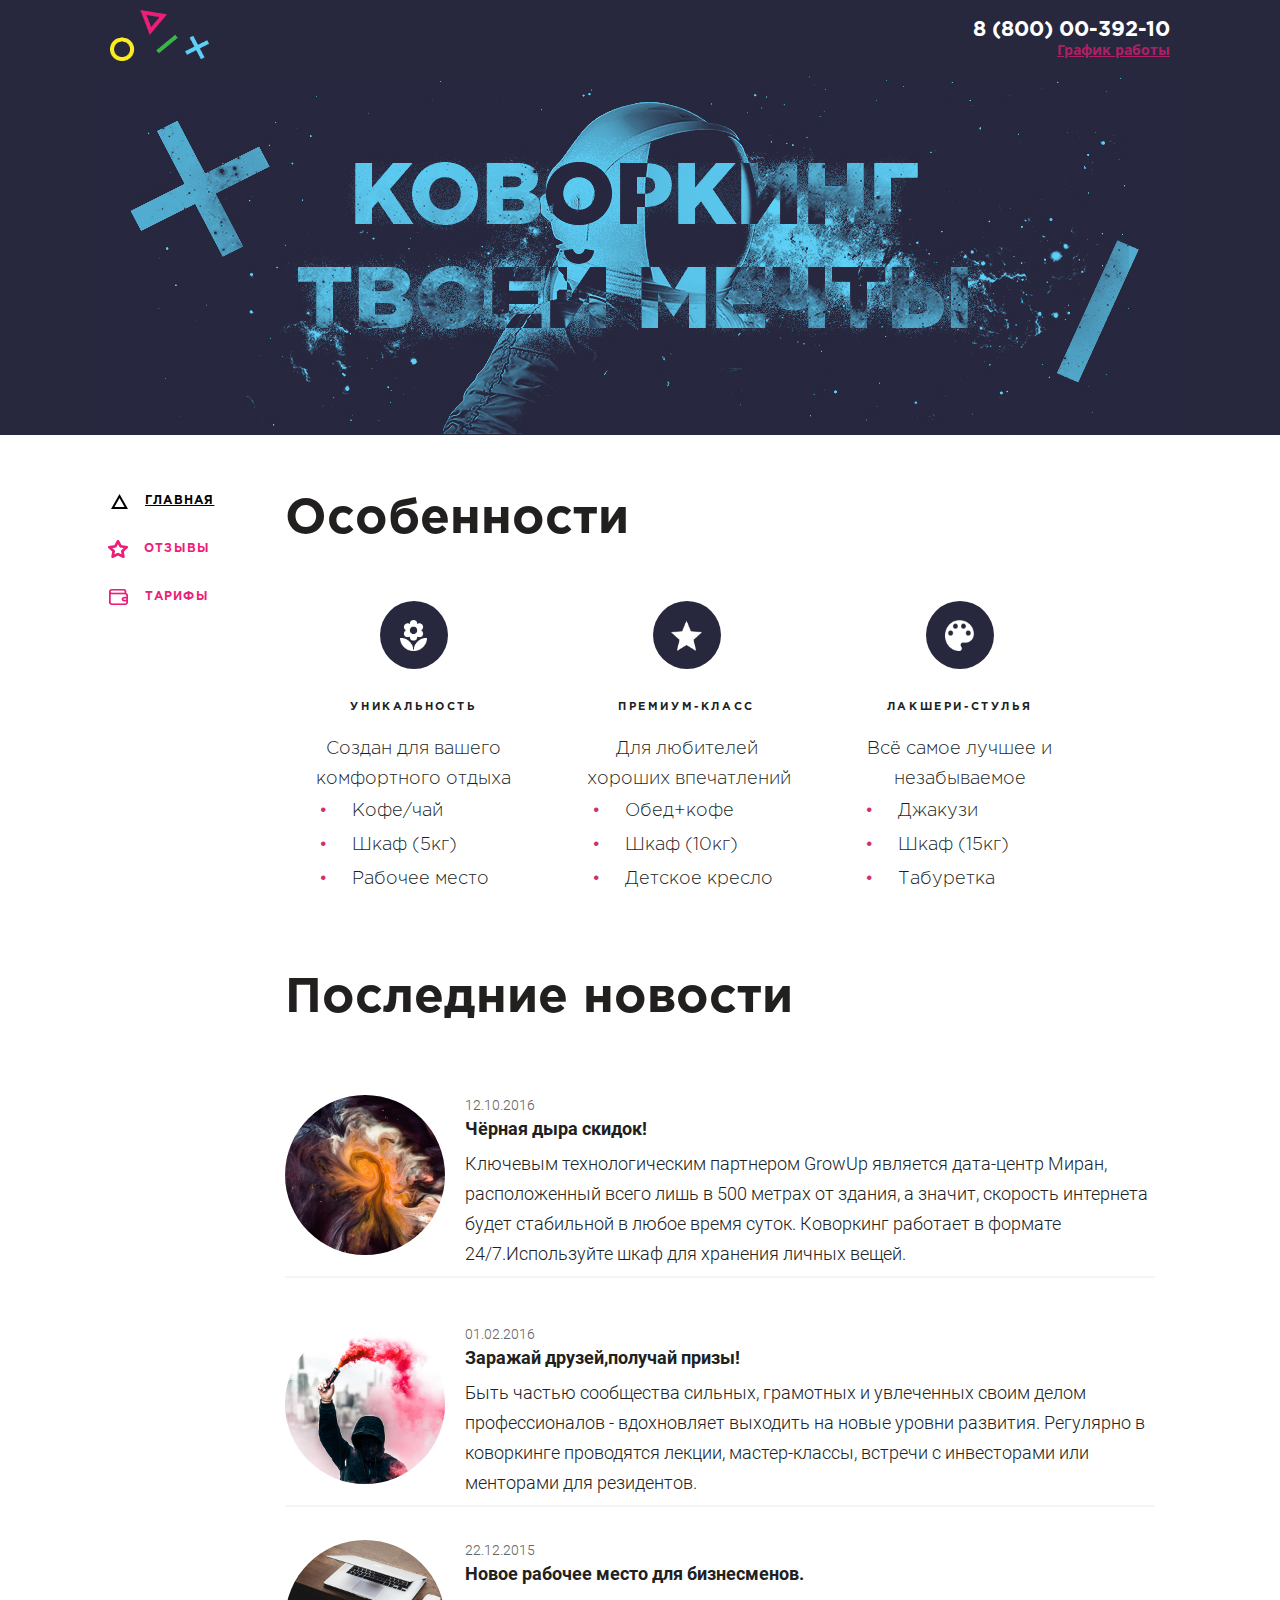
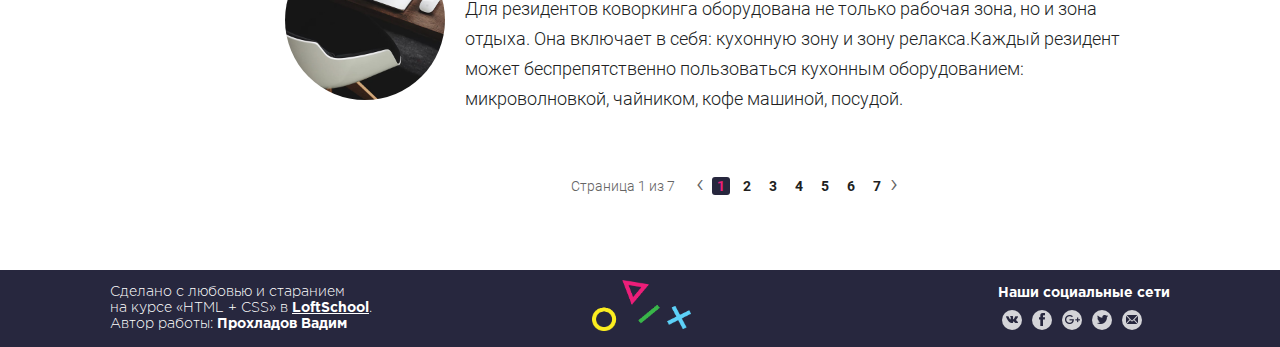
==== commit acbe618a: "fontwtf" ====
--- a/index.html
+++ b/index.html
@@ -20,7 +20,7 @@
 					<a href="index.html" class="logo__link"><img src="./img/logo.png" alt="коворкинг" class="logo__pic"></a>
 				</div>
 				<!-- /.logo- -->
-				<address>class="contacts">
+				<address class="contacts">
 					<a href="tel:+78000039210" class="contacts__phone">8 (800) 00-392-10</a>
 					<div class="contacts__schedule">График работы</div>
 				</address>
--- a/css/main.css
+++ b/css/main.css
@@ -73,6 +73,7 @@
 .contacts {
 	margin-right: 20px;
 	text-align: right;
+	font-style: normal;
 }
 
 
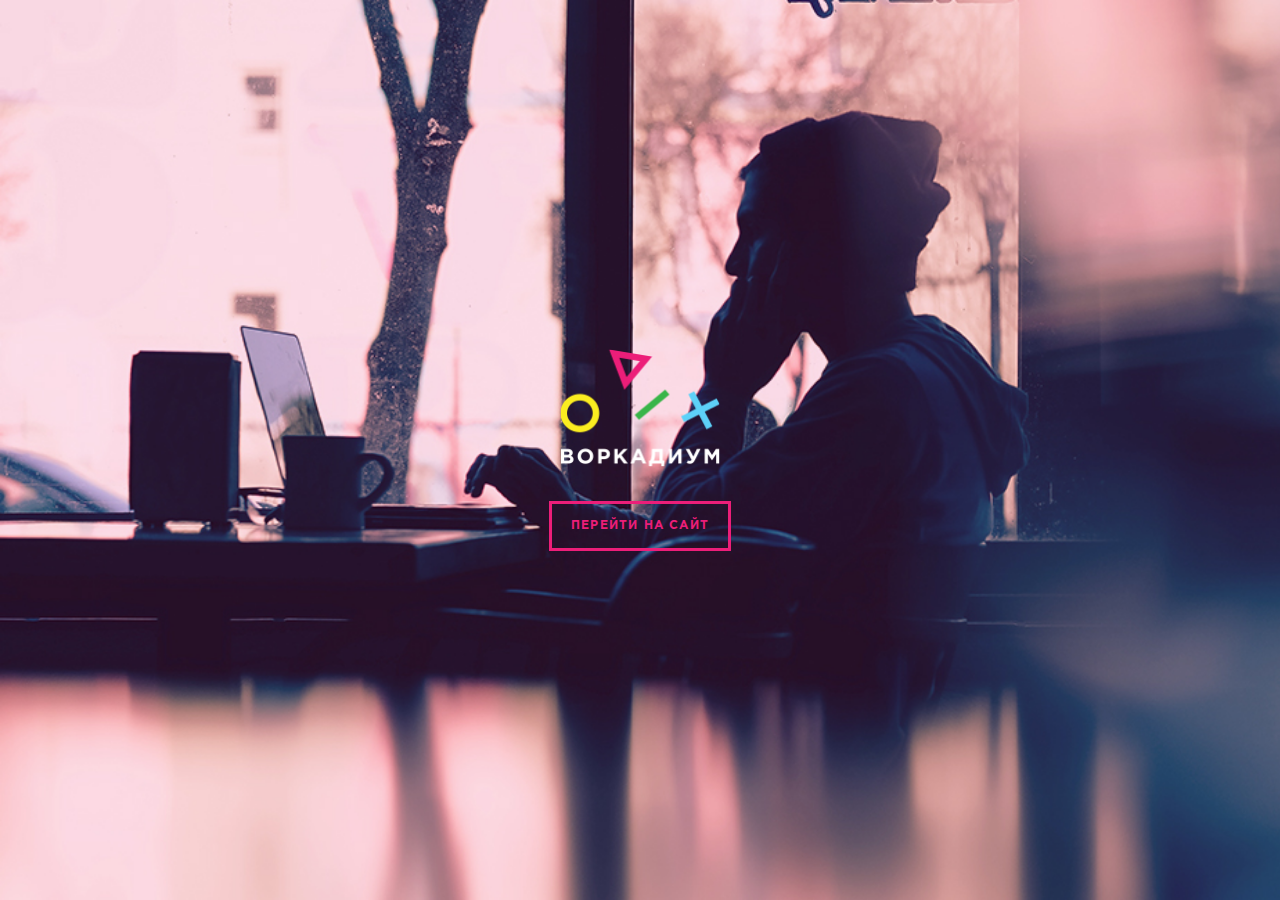
==== commit a9adeb20: "sprites" ====
--- a/index.html
+++ b/index.html
@@ -11,232 +11,15 @@
 </head>
 <body>
 
-	<div class="wrapper">
-
-		<!-- ХЭДЕР -->
-		<header class="header">
-			<div class="container">
-				<div class="logo">
-					<a href="index.html" class="logo__link"><img src="./img/logo.png" alt="коворкинг" class="logo__pic"></a>
+	<div class="wrapper wrapper--intro">
+		<div class="intro">
+			<div class="intro__block">
+				<div class="logo logo--intro">
+					<img src="img/logo_intro.png" alt="" class="logo__pic--intro">
 				</div>
-				<!-- /.logo- -->
-				<address class="contacts">
-					<a href="tel:+78000039210" class="contacts__phone">8 (800) 00-392-10</a>
-					<div class="contacts__schedule">График работы</div>
-				</address>
-				<!-- /.contacts -->
-				<!-- БАННЕР -->
+				<a href="main.html" class="button--intro">перейти на сайт</a>
 			</div>
-			<div class="banner container">
-				<img src="./img/banner.jpg" alt="баннер" class="banner__pic">
-			</div>
-		</header>
-
-
-		<!-- ГЛАВНЫЙ БЛОК -->
-		<div class="container">
-
-
-			<div class="maincontent">
-
-				<!-- САЙДБАР -->
-				<aside class="sidebar">
-					<nav class="menu">
-						<ul class="menu__list">
-							<li class="menu__item">
-								<a href="index.html" class="menu__link main__link--main-black ">главная</a>
-								</li>
-								<li class="menu__item">
-									<a href="comments.html" class="menu__link menu__link--feed-active">отзывы
-									</a>
-								</li>
-								<li class="menu__item">
-									<a href="prices.html" class="menu__link menu__link--wallet-active">тарифы
-									</a>
-								</li>
-							</ul>
-						</nav>
-					</aside>
-
-
-					<!-- БЛОК ОСОБЕННОСТИ -->
-
-					<div class="maincontent__container">
-
-
-
-
-
-						<div class="feature">
-							<div class="feature__title">
-								<h1 class="main__title">Особенности</h1>
-							</div>
-							<!-- /.feature__title -->
-							<div class="feature__desc">
-								<ul class="feature__desc-elem">
-									<li class="feature__desc-item">
-										<div class="feature__desc-icon">
-											<img src="./img/icon__flower.png" alt="" class="feature__image">
-										</div>
-										<h4 class="feature__desc-title">уникальность</h4>
-										<div class="feature__desc-text">Создан для вашего комфортного отдыха</div>
-										<ul class="feature__desc-list">
-											<li class="feature__desc-list-item">Кофе/чай</li>
-											<li class="feature__desc-list-item">Шкаф (5кг)</li>
-											<li class="feature__desc-list-item">Рабочее место</li>
-										</ul>
-									</li>
-									<li class="feature__desc-item">
-										<div class="feature__desc-icon">
-											<img src="./img/icon__star.png" alt="" class="feature__image">
-										</div>
-										<h4 class="feature__desc-title">премиум-класс</h4>
-										<div class="feature__desc-text">Для любителей хороших&nbspвпечатлений</div>
-										<ul class="feature__desc-list">
-											<li class="feature__desc-list-item">Обед+кофе</li>
-											<li class="feature__desc-list-item">Шкаф (10кг)</li>
-											<li class="feature__desc-list-item">Детское&nbspкресло</li>
-										</ul>
-									</li>
-									<li class="feature__desc-item">
-										<div class="feature__desc-icon">
-											<img src="./img/icon__palette.png" alt="" class="feature__image">
-										</div>
-										<h4 class="feature__desc-title">лакшери-стулья</h4>
-										<div class="feature__desc-text">Всё самое лучшее и незабываемое</div>
-										<ul class="feature__desc-list">
-											<li class="feature__desc-list-item">Джакузи</li>
-											<li class="feature__desc-list-item">Шкаф (15кг)</li>
-											<li class="feature__desc-list-item">Табуретка</li>
-										</ul>
-									</li>
-								</ul>
-							</div>
-							<!-- /.feature__desc -->
-						</div>
-						<!-- /.feature -->
-
-						<!-- БЛОК НОВОСТИ -->
-						<div class="content">
-							<div class="content__title">
-								<h1 class="main__title">Последние новости</h1>
-							</div>
-							<div class="content__elem">
-								<ul class="content__item">
-									<li class="content__component content--border">
-										<div class="content__image">
-											<img src="./img/content1.png" alt="лого новости" class="content__image-elem">
-										</div>
-										<div class="content__desc">
-											<div class="content__date">12.10.2016</div>
-											<h2 class="content__desc-title">Чёрная дыра скидок!</h2>
-											<p class="content__text">Ключевым технологическим партнером GrowUp является дата-центр Миран, расположенный всего лишь в 500 метрах от здания, а значит, скорость интернета будет стабильной в любое время суток. Коворкинг работает в формате 24/7.Используйте шкаф для хранения личных вещей.</p>
-										</div>
-									</li>
-									<li class="content__component">
-										<div class="content__image">
-											<img src="./img/content2.jpg" alt="лого новости" class="content__image-elem">
-										</div>
-										<div class="content__desc">
-											<div class="content__date">01.02.2016</div>
-											<h2 class="content__desc-title">Заражай друзей,получай призы!</h2>
-											<p class="content__text">Быть частью сообщества сильных, грамотных и увлеченных своим делом профессионалов - вдохновляет выходить на новые уровни развития. Регулярно в коворкинге проводятся лекции, мастер-классы, встречи с инвесторами или менторами для резидентов.</p>
-										</div>
-									</li>
-									<li class="content__component">
-										<div class="content__image">
-											<img src="./img/content3.jpg" alt="лого новости" class="content__image-elem">
-										</div>
-										<div class="content__desc">
-											<div class="content__date">22.12.2015</div>
-											<h2 class="content__desc-title">Новое рабочее место для бизнесменов.</h2>
-											<p class="content__text">Для резидентов коворкинга оборудована не только рабочая зона, но и зона отдыха. Она включает в себя: кухонную зону и зону релакса.Каждый резидент может беспрепятственно пользоваться кухонным оборудованием: микроволновкой, чайником, кофе машиной, посудой.</p>
-										</div>
-									</li>			
-								</ul>
-							</div>
-						</div>
-						<!-- /.news -->
-
-						<!-- ПАГИНАЦИЯ -->
-						<div class="pagination">
-							<div class="pagination-elem">
-								<div class="pagination-display">Страница 1 из 7
-								</div>
-								<a href="#" class="pagination-prev-next">‹</a> 
-								<ul class="pagination-pages">
-									<li class="pagination-item pagination-item--active">
-										<a href="#" class="pagination-link">1</a>
-									</li>
-									<li class="pagination-item">
-										<a href="#" class="pagination-link">2</a>
-									</li>
-									<li class="pagination-item">
-										<a href="#" class="pagination-link">3</a>
-									</li>
-									<li class="pagination-item">
-										<a href="#" class="pagination-link">4</a>
-									</li>
-									<li class="pagination-item">
-										<a href="#" class="pagination-link">5</a>
-									</li>
-									<li class="pagination-item">
-										<a href="#" class="pagination-link">6</a>
-									</li>
-									<li class="pagination-item">
-										<a href="#" class="pagination-link">7</a>
-									</li>
-								</ul>
-								<a href="#" class="pagination-prev-next">›</a>
-							</div>
-						</div>
-						<!-- /.content__pagination -->
-
-
-
-
-
 		</div>
-					<!-- /.cotainer -->
-				</div>
-				<!-- /.maincontent --></div>
-
-				<!-- ФУТЕР -->
-				<footer class="footer">
-					<div class="container">
-						<div class="footer__text">
-							Сделано с любовью и старанием <br> на курсе «HTML + CSS» в&nbsp<span class="footer__text-bold underline">LoftSchool</span>. Автор работы: <span class="footer__text-bold">Прохладов Вадим</span>
-						</div>
-						<div class="logo">
-							<a href="index.html" class="logo__link"><img src="./img/logo.png" alt="коворкинг" class="logo__pic"></a>
-						</div>
-						<div class="contacts-social">
-							<div class="contacts-social__desc footer__text-bold">Наши социальные сети</div>
-							<ul class="contacts-social__list">
-								<li class="contacts-social__item">
-									<a href="#" class="contacts-social__link"><img src="./img/vk.png" alt="вк" class="contacts-social__pic"></a>
-								</li>
-								<li class="contacts-social__item">
-									<a href="#" class="contacts-social__link"><img src="./img/fb.png" alt="фейсбук" class="contacts-social__pic"></a>
-									<li class="contacts-social__item">
-										<a href="#" class="contacts-social__link"><img src="./img/google.png" alt="гугл" class="contacts-social__pic"></a>
-									</li>
-									<li class="contacts-social__item">
-										<a href="#" class="contacts-social__link"><img src="./img/twitter.png" alt="твиттер" class="contacts-social__pic"></a>
-									</li>
-									<li class="contacts-social__item">
-										<a href="#" class="contacts-social__link"><img src="./img/mail.png" alt="почта" class="contacts-social__pic"></a>
-									</li>
-								</ul>
-							</div>
-						</div>	
-					</footer>
-
-
-				</div>
-				<!-- /.wrapper -->
-
-
-
-			</body>
-			</html>+	</div>
+</body>
+</html>--- a/css/main.css
+++ b/css/main.css
@@ -43,11 +43,72 @@
 }
 
 .container {
-	width: 1100px;
+	width: 1060px;
 	margin: 0 auto;
 /* 	display: flex;
 flex-wrap: wrap; */
 }
+
+
+
+/* ИНТРО */
+
+.wrapper--intro {
+	height: 100vh;
+	overflow: hidden;
+	min-width: auto;
+}
+
+.intro {
+	height: 100%;
+	position: relative;
+	background: url('../img/intro.jpg') no-repeat;
+	background-size: cover;
+	display: flex;
+	justify-content: center;
+	align-items: center;
+}
+
+.logo--intro {
+	text-align: center;
+	width: 100%;
+	margin-bottom: 29px;
+}
+
+.logo__pic--intro {
+	width: 160px;
+}
+
+
+.button--intro {
+	width: 182px;
+	height: 44px;
+	border: solid 3px #ec1e79;
+	text-transform: uppercase;
+	text-decoration: none;
+	color: #ec1e79;
+	display: flex;
+	justify-content: center;
+	align-items: center;
+	font-family: 'gothapro',sans-serif;
+	font-weight: bold;
+	font-size: 12px;
+	letter-spacing: 1.2px;
+	transition: 0.2s;
+}
+
+.button--intro:hover {
+	background-color: #ec1e79;
+	color: #fff;
+
+}
+
+.intro__block {
+	width: 182px;
+	display: flex;
+	flex-wrap: wrap;
+}
+
 
 /* -------------ХЭДЕР---------------- */
 .header {
@@ -131,6 +192,10 @@
 	display: flex;
 }
 
+.menu {
+	font-family: 'gothapro' , sans-serif;
+}
+
 .menu__list {
 	display: flex;
 	flex-direction: column;
@@ -145,7 +210,7 @@
 
 .menu__link {
 	color: #ec1e79;
-	font-family: 'gothapro' , sans-serif;
+
 	font-weight: bold;
 	text-transform: uppercase;
 	letter-spacing: 1.2px;
@@ -211,6 +276,7 @@
 	justify-content: flex-start;
 	align-items: center;
 	margin-right: 16px;
+	transition:background 0.3s;
 }
 
 .menu__link--feed-active:before {
@@ -225,6 +291,7 @@
 	align-items: center;
 	margin-right: 16px;
 	margin-left: -5px;
+	transition:background 0.3s;
 }
 
 .menu__link--wallet-active:before {
@@ -239,47 +306,19 @@
 	align-items: center;
 	margin-right: 16px;
 	margin-left:-6px;
+	transition:background 0.3s;
 }
 
 .menu__link--main-active:hover:before {
-	content: "";
-	width: 20px;
-	height: 20px;
 	background: url('../img/main_icon_hover.png') center center no-repeat;
-
-	margin-right: 5px;
-	display: flex;
-	justify-content: flex-start;
-	align-items: center;
-	margin-right: 16px;
 }
 
 .menu__link--feed-active:hover:before {
-	content: "";
-	width: 20px;
-	height: 20px;
 	background: url('../img/feed_icon_hover.png') center center no-repeat;
-
-	margin-right: 5px;
-	display: flex;
-	justify-content: flex-start;
-	align-items: center;
-	margin-right: 16px;
-	margin-left: -5px;
 }
 
 .menu__link--wallet-active:hover:before {
-	content: "";
-	width: 20px;
-	height: 20px;
 	background: url('../img/wallet_icon_hover.png') center center no-repeat;
-
-	margin-right: 5px;
-	display: flex;
-	justify-content: flex-start;
-	align-items: center;
-	margin-right: 16px;
-	margin-left: -3px;
 }
 
 /* ХЛЕБНЫЕ КРОШКИ */
@@ -362,7 +401,6 @@
 }
 
 .feature__desc-title {
-	font-family: 'gothapro' , sans-serif;
 	font-weight: bold;
 	font-size: 11px;
 	text-transform: uppercase;
@@ -416,7 +454,7 @@
 .content__component {
 	border-bottom: 2px solid #f5f5f5;
 	margin-bottom: 33px;
-	padding-bottom: 7px;
+	padding-bottom: 30px;
 	padding-top: 13px;
 	display: flex;
 }
@@ -510,11 +548,12 @@
 	align-items: center;
 	padding: 0;
 	margin-left: 3px;
+	line-height: 20px;
 }
 
 .pagination-item {
-	width: 18px;
-	height: 18px;
+	width: 20px;
+	height: 20px;
 
 	margin-right: 4px;
 	margin-left: 4px;
@@ -524,9 +563,8 @@
 .pagination-link {
 	color: #221f1f;
 	font-weight: bold;
-	line-height: 1.5;
 	height: 100%;
-	line-height: 18px;
+
 }
 
 .pagination-item--active, .pagination-item--active a{
@@ -544,21 +582,20 @@
 
 .promo {
 	margin-bottom: 57px;
-	background-color: #27273e;
+	background: #27273e url('../img/promo.png') center center no-repeat;
 }
 
 .promo .container {
-	background: url('../img/promo.png') center center no-repeat;
 	min-height: 173px;
 	max-width: 1043px;
-	display: flex;
+	display: flex;	
 	justify-content: center;
 	align-items: center;
 
 }
 
 .promo__container {
-	max-width: 611px;
+	max-width: 614px;
 }
 
 .promo__container b {
@@ -767,7 +804,7 @@
 
 .prices__logo {
 	background: url('../img/prices1.jpg') center center no-repeat;
-	width: 250px;
+	/* 	width: 250px; */
 	height: 153px;
 	display: flex;
 	align-items: center;
@@ -879,6 +916,10 @@
 	overflow: hidden;
 }
 
+.footer__col {
+	flex: 1;
+}
+
 .footer .container {
 	display: flex;
 	justify-content: space-between;
@@ -894,13 +935,14 @@
 }
 
 .footer .logo {
-	margin-right: 96px;
+	text-align: center; 
 }
 
 .contacts-social {
 	margin-bottom: 10px;
 	margin-right: 20px;
-
+	display: flex;
+	justify-content: flex-end;
 }
 
 .contacts-social__list {
@@ -920,6 +962,8 @@
 	justify-content: center;
 	align-items: center;
 	background-color: #d4d4d8;
+	background-image: url(../img/spritesheet.png);
+	background-repeat: no-repeat;
 	transition-duration: .5s;
 }
 
@@ -948,4 +992,39 @@
 
 .contacts-social__list {
 	padding-left: 4px;
-}+}
+
+
+
+
+
+.sprite-vk {
+	width: 20px;
+	height: 20px;
+	background-position: -86px 2px;
+}
+
+.sprite-fb {
+	width: 20px;
+	height: 20px;
+	background-position: 2px -1px;
+}
+
+.sprite-google {
+	width: 20px;
+	height: 20px;
+	background-position: -18px 1px;
+}
+
+
+.sprite-twitter {
+	width: 20px;
+	height: 20px;
+	background-position: -64px 1px;
+}
+
+.sprite-mail {
+	width: 20px;
+	height: 20px;
+	background-position: -42px 1px;
+}
